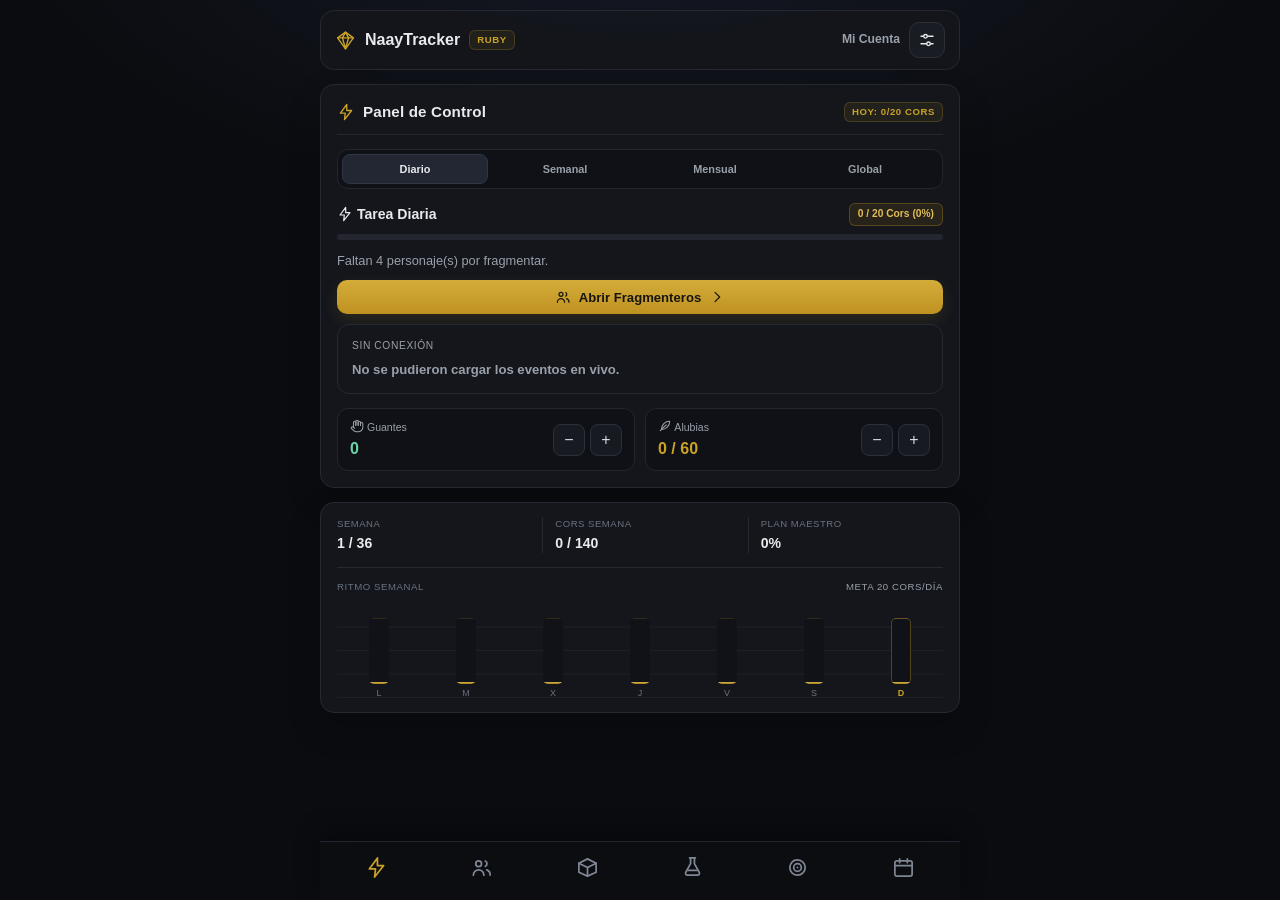
==== pwa/index.html @ cc0d4458 "feat(fusion): add success and failure performance chart" ====
<!DOCTYPE html>
<html lang="es">
<head>
  <meta charset="UTF-8">
  <meta name="viewport" content="width=device-width, initial-scale=1.0, maximum-scale=1.0, user-scalable=no, viewport-fit=cover">
  <title>NaayTracker — Metin2 Companion</title>
  <meta name="google" content="notranslate">
  <link rel="manifest" href="./manifest.json">
  <link rel="stylesheet" href="./styles.css">
  <meta name="theme-color" content="#0a0b12">
  <meta name="apple-mobile-web-app-capable" content="yes">
  <meta name="apple-mobile-web-app-title" content="NaayTracker">
  <meta name="apple-mobile-web-app-status-bar-style" content="black-translucent">
  <meta name="format-detection" content="telephone=no">
  <link rel="apple-touch-icon" href="./icon-192.png">
  <link rel="icon" type="image/png" sizes="192x192" href="./icon-192.png">
  <link rel="icon" type="image/png" sizes="512x512" href="./icon-512.png">
</head>
<body autocomplete="off">

  <div class="app-container">

    <!-- CABECERA PRINCIPAL COMPACTA -->
    <header class="app-header">
      <div class="brand-title">
        <span class="brand-logo" aria-hidden="true">
          <svg viewBox="0 0 24 24" fill="none" stroke="currentColor" stroke-width="1.6" stroke-linejoin="round">
            <path d="M12 2.5 21 9l-9 12.5L3 9l9-6.5Z"></path>
            <path d="M3 9h18M8.5 9 12 21.5 15.5 9M8.5 9 12 2.5 15.5 9"></path>
          </svg>
        </span>
        <span class="brand-name">NaayTracker</span>
        <span class="brand-badge" id="headerServer">Ruby</span>
      </div>
      <div class="header-actions">
        <button id="btnInstalarPwa" class="btn-install" style="display: none;" onclick="instalarPWA()">
          Instalar
        </button>
        <span id="headerProfileName" class="header-profile">Naay</span>
        <button class="btn-icon" onclick="abrirModalAjustes()" title="Ajustes y Respaldo" aria-label="Ajustes y respaldo">
          <svg viewBox="0 0 24 24" fill="none" stroke="currentColor" stroke-width="1.8" stroke-linecap="round">
            <path d="M4 7h16M4 17h16"></path>
            <circle cx="10" cy="7" r="2.4" fill="var(--bg-card)"></circle>
            <circle cx="14" cy="17" r="2.4" fill="var(--bg-card)"></circle>
          </svg>
        </button>
      </div>
    </header>

    <!-- PANTALLA 1: DASHBOARD / INICIO -->
    <main id="view-dashboard" class="view-section active">
      <div class="card">
        <div class="view-header-strip">
          <div class="view-headline"><span class="section-icon" data-icon="bolt"></span> Panel de Control</div>
          <span class="brand-badge" id="dashCorsBadge">Hoy: 0/20 Cors</span>
        </div>

        <!-- SELECTOR DE ZOOM CUÁDRUPLE -->
        <div class="zoom-selector">
          <button class="zoom-btn active" data-zoom="diario" onclick="switchZoom('diario')">Diario</button>
          <button class="zoom-btn" data-zoom="semanal" onclick="switchZoom('semanal')">Semanal</button>
          <button class="zoom-btn" data-zoom="mensual" onclick="switchZoom('mensual')">Mensual</button>
          <button class="zoom-btn" data-zoom="global" onclick="switchZoom('global')">Global</button>
        </div>

        <!-- CONTENEDOR DINÁMICO DEL ZOOM -->
        <div id="zoomContainer" style="margin-bottom: 10px;">
          <!-- Renderizado por JS -->
        </div>

        <!-- RADAR DE EVENTOS EN VIVO COMPACTO -->
        <div class="radar-box" id="radarEventBox" onclick="switchView('view-eventos')">
          <!-- Renderizado por JS -->
        </div>

        <!-- ACCESO RÁPIDO A CONSUMIBLES -->
        <div class="quick-grid">
          <div class="quick-stat">
            <div class="quick-stat-info">
              <span class="quick-label"><span class="label-icon" data-icon="hand"></span> Guantes</span>
              <strong id="dashGuantes" class="quick-value green">0</strong>
            </div>
            <div class="quick-controls">
              <button class="btn-counter" onclick="cambiarConsumible('guantesLadron', -1)">−</button>
              <button class="btn-counter" onclick="cambiarConsumible('guantesLadron', 1)">+</button>
            </div>
          </div>
          <div class="quick-stat">
            <div class="quick-stat-info">
              <span class="quick-label"><span class="label-icon" data-icon="leaf"></span> Alubias</span>
              <strong id="dashAlubias" class="quick-value gold">0 / 60</strong>
            </div>
            <div class="quick-controls">
              <button class="btn-counter" onclick="cambiarConsumible('alubiasVerdes', -1)">−</button>
              <button class="btn-counter" onclick="cambiarConsumible('alubiasVerdes', 1)">+</button>
            </div>
          </div>
        </div>
      </div>

      <div class="card dashboard-summary">
        <div class="summary-grid">
          <div class="summary-item">
            <span>Semana</span>
            <strong id="dashSemana">1 / 36</strong>
          </div>
          <div class="summary-item">
            <span>Cors semana</span>
            <strong id="dashSemanaCors">0 / 140</strong>
          </div>
          <div class="summary-item">
            <span>Plan maestro</span>
            <strong id="dashPlanPct">0%</strong>
          </div>
        </div>

        <div class="summary-chart">
          <div class="chart-head">
            <span>Ritmo semanal</span>
            <span>Meta 20 Cors/día</span>
          </div>
          <div id="dashboardChart" class="chart-bars"></div>
        </div>
      </div>
    </main>

    <!-- PANTALLA 2: FRAGMENTEROS (DIARIO 20 CORS) -->
    <section id="view-granjeros" class="view-section">
      <div class="card">
        <div class="view-header-strip">
          <div>
            <div class="view-headline"><span class="section-icon" data-icon="users"></span> 4 Fragmenteros</div>
            <span class="view-subhead">20 Cors diarios (5 c/u)</span>
          </div>
          <!-- TEMPORIZADOR COMPACTO EMBEBIDO ARRIBA -->
          <div class="timer-pill">
            <span class="timer-digits-sm" id="sessionTimerDigits">12:00</span>
            <button class="btn-mini done" id="btnTimerToggle" onclick="toggleSessionTimer()" title="Iniciar / Pausar" aria-label="Iniciar o pausar temporizador"><span data-icon="play"></span></button>
            <button class="btn-mini" onclick="resetSessionTimer(12)" title="Reiniciar a 12m" aria-label="Reiniciar temporizador">
              <svg viewBox="0 0 24 24" fill="none" stroke="currentColor" stroke-width="2" stroke-linecap="round" stroke-linejoin="round" aria-hidden="true"><path d="M3 12a9 9 0 1 0 3-6.7"></path><path d="M3 4v5h5"></path></svg>
            </button>
          </div>
        </div>

        <!-- LISTA DE LOS 4 FRAGMENTEROS (DIRECTAMENTE VISIBLE SIN SCROLL) -->
        <div id="farmersList">
          <!-- Renderizado por JS -->
        </div>
      </div>
    </section>

    <!-- PANTALLA 3: ALMACÉN DSS (POR COLOR) -->
    <section id="view-dss" class="view-section">
      <div class="card">
        <div class="view-header-strip">
          <div class="view-headline"><span class="section-icon" data-icon="box"></span> Almacén DSS</div>
          <span id="activeGemaBadge" class="brand-badge">Almacén</span>
        </div>

        <!-- SELECTOR DE LAS 6 GEMAS (COMPACTO Y DIRECTO) -->
        <div id="dssWheelGrid" class="gem-grid">
          <!-- Renderizado por JS -->
        </div>

        <!-- HERO CARD: CONTADORES DE STOCK DE LA GEMA ACTIVA -->
        <div class="stock-panel">
          <div class="stock-panel-head">
            <div>
              <strong id="activeGemaTitle" class="stock-title">Rubí</strong>
              <span id="activeGemaStat" class="stock-stat">Valor Ataque + Media</span>
            </div>
            <span class="stock-hint">Stock actual</span>
          </div>

          <div class="stock-grid">
            <div class="stock-col stock-col-antiguas">
              <span class="stock-col-label">Antiguas</span>
              <div class="stock-col-value" id="stockAntiguas">0</div>
              <div class="stock-col-hint">~140 Cors</div>
              <div class="stock-col-controls">
                <button class="btn-counter" onclick="cambiarStockGema('stockAntiguas', -1)">−</button>
                <button class="btn-counter" onclick="cambiarStockGema('stockAntiguas', 1)">+</button>
              </div>
            </div>
            <div class="stock-col stock-col-legendarias">
              <span class="stock-col-label">Legendarias</span>
              <div class="stock-col-value" id="stockLegendarias">0</div>
              <div class="stock-col-hint">~2 Antiguas</div>
              <div class="stock-col-controls">
                <button class="btn-counter" onclick="cambiarStockGema('stockLegendarias', -1)">−</button>
                <button class="btn-counter" onclick="cambiarStockGema('stockLegendarias', 1)">+</button>
              </div>
            </div>
            <div class="stock-col stock-col-miticas">
              <span class="stock-col-label">Míticas</span>
              <div class="stock-col-value" id="stockMiticas">0</div>
              <div class="stock-col-hint">~2 Legend.</div>
              <div class="stock-col-controls">
                <button class="btn-counter" onclick="cambiarStockGema('stockMiticas', -1)">−</button>
                <button class="btn-counter" onclick="cambiarStockGema('stockMiticas', 1)">+</button>
              </div>
            </div>
          </div>
        </div>

        <!-- ACORDEÓN DESPLEGABLE CON REGLAS Y PROYECCIÓN (CERO TEXTO INVASIVO) -->
        <details class="minimal-accordion">
          <summary><span class="label-icon" data-icon="note"></span> Proyecciones & Pirámide DSS (Tocar para ver)</summary>
          <div id="dssCalculadoraInfo" style="margin-top: 8px;">
            <!-- Renderizado por JS -->
          </div>
        </details>
      </div>
    </section>

    <!-- PANTALLA 4: ASISTENTE RNG & FUSIÓN (Luz Verde Inmediata) -->
    <section id="view-alquimia" class="view-section">
      <div class="card">
        <div class="view-header-strip">
          <div class="view-headline"><span class="section-icon" data-icon="flask"></span> Asistente de Fusión</div>
          <span class="brand-badge" id="asistenteGemaBadge"></span>
        </div>

        <!-- SELECTOR DE INTENTO -->
        <div class="fusion-form">
          <select id="tipoIntentoAlquimia" class="fusion-select" onchange="renderCalculadoraLuzVerde()">
            <option value="antiguas">Fusión: Antiguas → Legendaria</option>
            <option value="legendarias">Fusión: Legendarias → Mítica</option>
            <option value="claridad">Claridad Mítica (Pureza a Excelente)</option>
            <option value="alubia">Mejorar Nivel + con Alubia Verde</option>
          </select>
          <label class="check-row">
            <input type="checkbox" id="chkAutoSyncStock" checked>
            <span>Descontar/sumar stock automáticamente en cada intento</span>
          </label>
        </div>

        <!-- RESULTADO LUZ VERDE DIRECTO (HERO DE LA PANTALLA) -->
        <div id="calcResultado" class="fusion-result">
          <!-- Renderizado por JS -->
        </div>

        <!-- BOTONES DE REGISTRO INMEDIATOS (SIN NECESIDAD DE SCROLL) -->
        <div class="action-buttons-grid">
          <button id="btnExito" class="btn-decision-exito" onclick="ejecutarIntentoAlquimia(true)">
            ÉXITO
          </button>
          <button id="btnFallo" class="btn-decision-fallo" onclick="ejecutarIntentoAlquimia(false)">
            FALLO
          </button>
        </div>

        <!-- ALERTA STOP-LOSS (SOLO VISIBLE CUANDO DISPARA) -->
        <div id="stopLossBox" class="stop-loss-box" style="display: none;">
          <strong>STOP-LOSS ACTIVADO</strong>
          <p>2 fallos seguidos. Pausa obligatoria para romper la racha negativa:</p>
          <div id="stopLossCount">60s</div>
        </div>

        <!-- TEMPORIZADOR DE JITTER COMPACTO -->
        <div class="jitter-row">
          <span><span class="label-icon" data-icon="clock"></span> Pausa Jitter (Desincronizar):</span>
          <span id="jitterCountdown" class="jitter-digits">00:00</span>
        </div>
        <p id="jitterStatus" class="jitter-status"></p>

        <!-- RENDIMIENTO DE FUSIONES -->
        <div class="fusion-stats">
          <div class="chart-head">
            <span>Rendimiento de fusiones</span>
            <span id="fusionStatsHint">Sin intentos</span>
          </div>
          <div class="fusion-stats-body">
            <div class="fusion-donut">
              <svg viewBox="0 0 36 36" aria-hidden="true">
                <circle class="donut-track" cx="18" cy="18" r="15"></circle>
                <circle id="fusionDonutFill" class="donut-fill" cx="18" cy="18" r="15"></circle>
              </svg>
              <div class="donut-center">
                <strong id="fusionRate">—</strong>
                <span>éxito</span>
              </div>
            </div>
            <div class="fusion-legend">
              <div class="fusion-legend-row">
                <span class="dot success"></span>
                <span>Éxitos</span>
                <strong id="fusionWins">0</strong>
              </div>
              <div class="fusion-legend-row">
                <span class="dot fail"></span>
                <span>Fallos</span>
                <strong id="fusionLosses">0</strong>
              </div>
              <div class="fusion-total">
                <span>Intentos totales</span>
                <span id="fusionTotal">0 intentos</span>
              </div>
            </div>
          </div>
        </div>
      </div>
    </section>

    <!-- PANTALLA 5: OBJETIVOS, MERCADO Y FINANZAS -->
    <section id="view-finanzas" class="view-section">
      <div class="card">
        <div class="view-header-strip">
          <div class="view-headline"><span class="section-icon" data-icon="target"></span> Objetivos & Mercado</div>
          <span class="wallet">
            <span id="saldoWons">0</span>W · <span id="saldoYang">0</span>kk
          </span>
        </div>

        <!-- PESTAÑAS SEGMENTADAS INTERNAS (ELIMINA SCROLL INFINITO) -->
        <div class="subnav-tabs">
          <button class="subnav-btn active" data-tab="plan" onclick="switchFinanzasTab('plan')">Plan 36 Sem</button>
          <button class="subnav-btn" data-tab="mercado" onclick="switchFinanzasTab('mercado')">Mercado</button>
          <button class="subnav-btn" data-tab="metas" onclick="switchFinanzasTab('metas')">Mi Meta</button>
        </div>

        <!-- SUB-PESTAÑA 1: PLAN MAESTRO 36 SEMANAS -->
        <div id="tabFinanzasPlan">
          <div id="progresoPlanBox" style="margin-bottom: 10px;"></div>

          <!-- FILTRO RÁPIDO DE ETAPAS -->
          <div class="etapa-pills-row">
            <button class="etapa-pill active" data-etapa="0" onclick="setFiltroEtapa(0)">Todas</button>
            <button class="etapa-pill" data-etapa="1" onclick="setFiltroEtapa(1)">E1: Cimientos</button>
            <button class="etapa-pill" data-etapa="2" onclick="setFiltroEtapa(2)">E2: Míticos</button>
            <button class="etapa-pill" data-etapa="3" onclick="setFiltroEtapa(3)">E3: Límpida</button>
            <button class="etapa-pill" data-etapa="4" onclick="setFiltroEtapa(4)">E4: Brillante</button>
            <button class="etapa-pill" data-etapa="5" onclick="setFiltroEtapa(5)">E5: Excelente</button>
          </div>

          <div id="listaObjetivos" class="objective-list">
            <!-- Renderizado por JS -->
          </div>
        </div>

        <!-- SUB-PESTAÑA 2: MERCADO & REINVERSIÓN -->
        <div id="tabFinanzasMercado" style="display: none;">
          <!-- REINVERSIÓN EN RUBÍES ANTIGUOS DIRECTA -->
          <div class="arb-box">
            <div class="section-label-row">
              <strong><span class="label-icon" data-icon="refresh"></span> Reinversión: Comprar Rubí Antiguo</strong>
              <button class="btn-icon btn-icon-sm" onclick="abrirModalPrecioCompraRubi()" title="Ajustar precio" aria-label="Ajustar precio"><span data-icon="settings"></span></button>
            </div>
            <div id="panelArbitrajeRubi" class="arb-panel">
              <!-- Renderizado por JS -->
            </div>
            <button class="btn-buy-rubi" onclick="comprarRubiAntiguoMercadoRapido()">
              <span class="label-icon" data-icon="cart"></span> Comprar 1 Rubí (-<span id="lblPrecioCompraRubi">4.5W</span> → +1 a Rueda DSS)
            </button>
          </div>

          <!-- TABLA DE VENTAS SECUNDARIAS -->
          <div class="section-label-row">
            <strong>Venta de Piedras Antiguas Secundarias</strong>
          </div>
          <table class="styled-table">
            <thead>
              <tr>
                <th>Piedra</th>
                <th>Stock</th>
                <th>Cotización</th>
                <th>Acción</th>
              </tr>
            </thead>
            <tbody id="tablaAlquimiaSecundaria">
              <!-- Renderizado por JS -->
            </tbody>
          </table>
        </div>

        <!-- SUB-PESTAÑA 3: MI META DE EQUIPO & PERSONALIZADAS -->
        <div id="tabFinanzasMetas" style="display: none;">
          <div class="meta-card">
            <div class="section-label-row">
              <strong id="metaEquipTitle">Pendientes de Cielo +9 (+INT)</strong>
              <button class="btn-icon btn-icon-sm" onclick="abrirEditorMetaFinanzas()" title="Editar meta" aria-label="Editar meta"><span data-icon="edit"></span></button>
            </div>
            <div class="progress-track">
              <div id="metaEquipProgress" class="progress-fill" style="width: 0%;"></div>
            </div>
            <div id="metaEquipStatus" class="meta-status"></div>
          </div>

          <div class="add-goal-row">
            <input type="text" id="inpNuevoObjetivo" placeholder="Ej: Comprar Casco de daño, Subir Ninja a 75...">
            <button class="btn-complete done" onclick="agregarNuevoObjetivo()">Añadir</button>
          </div>

          <div class="section-label-row">
            <strong><span class="label-icon" data-icon="note"></span> Mis Metas Personales</strong>
          </div>
          <div id="listaObjetivosCustom" class="objective-list"></div>
        </div>

      </div>
    </section>

    <!-- PANTALLA 6: EVENTOS EN VIVO -->
    <section id="view-eventos" class="view-section">
      <div class="card">
        <div class="view-header-strip">
          <div class="view-headline"><span class="section-icon" data-icon="calendar"></span> Eventos de Servidor</div>
          <span class="brand-badge" id="eventosServidorBadge">Ruby</span>
        </div>

        <!-- FILTRO DE EVENTOS -->
        <div class="zoom-selector" style="margin-bottom: 10px;">
          <button class="zoom-btn active" id="btnFiltroEvTodos" onclick="setFiltroEventos('todos')">Todos</button>
          <button class="zoom-btn" id="btnFiltroEvAlquimia" onclick="setFiltroEventos('alquimia')">Solo Alquimia</button>
        </div>

        <!-- ACTIVACIÓN DE NOTIFICACIONES -->
        <div class="notif-bar">
          <div style="min-width: 0;">
            <button id="btnActivarNotificaciones" class="btn-notif-bar" onclick="activarNotificacionesEventos()">Activar avisos</button>
            <div id="notifEstadoEventos" class="notif-status">Los avisos suenan mientras la app esté abierta. Elige eventos con la campanita.</div>
          </div>
        </div>

        <div id="eventosList">
          <!-- Renderizado por JS -->
        </div>
      </div>
    </section>

  </div>

  <!-- BARRA DE NAVEGACIÓN INFERIOR (COMPACTA Y 100% RESPONSIVE) -->
  <nav class="bottom-nav">
    <button class="nav-item active" data-view="view-dashboard" onclick="switchView('view-dashboard')" aria-label="Inicio">
      <span class="nav-icon">
        <svg viewBox="0 0 24 24" fill="none" stroke="currentColor" stroke-width="1.8" stroke-linecap="round" stroke-linejoin="round" aria-hidden="true"><path d="M13 2 4.5 13.5H11l-1 8.5L19.5 10H13l0-8Z"></path></svg>
      </span>
      <span>Inicio</span>
    </button>
    <button class="nav-item" data-view="view-granjeros" onclick="switchView('view-granjeros')" aria-label="Fragmenteros">
      <span class="nav-icon">
        <svg viewBox="0 0 24 24" fill="none" stroke="currentColor" stroke-width="1.8" stroke-linecap="round" stroke-linejoin="round" aria-hidden="true"><circle cx="9" cy="8" r="3"></circle><path d="M3.5 20a5.5 5.5 0 0 1 11 0"></path><path d="M16 5.3a3 3 0 0 1 0 5.4"></path><path d="M17.5 14.5A5.5 5.5 0 0 1 21 20"></path></svg>
      </span>
      <span>Cors</span>
    </button>
    <button class="nav-item" data-view="view-dss" onclick="switchView('view-dss')" aria-label="Almacén DSS">
      <span class="nav-icon">
        <svg viewBox="0 0 24 24" fill="none" stroke="currentColor" stroke-width="1.8" stroke-linecap="round" stroke-linejoin="round" aria-hidden="true"><path d="M3 7.5 12 3l9 4.5-9 4.5-9-4.5Z"></path><path d="M3 7.5V17l9 4 9-4V7.5"></path><path d="M12 12v9"></path></svg>
      </span>
      <span>Almacén</span>
    </button>
    <button class="nav-item" data-view="view-alquimia" onclick="switchView('view-alquimia')" aria-label="Asistente de fusión">
      <span class="nav-icon">
        <svg viewBox="0 0 24 24" fill="none" stroke="currentColor" stroke-width="1.8" stroke-linecap="round" stroke-linejoin="round" aria-hidden="true"><path d="M9 2h6"></path><path d="M10 2v6l-5 9a2 2 0 0 0 1.8 3h10.4a2 2 0 0 0 1.8-3l-5-9V2"></path><path d="M7.5 15h9"></path></svg>
      </span>
      <span>Fusión</span>
    </button>
    <button class="nav-item" data-view="view-finanzas" onclick="switchView('view-finanzas')" aria-label="Objetivos y mercado">
      <span class="nav-icon">
        <svg viewBox="0 0 24 24" fill="none" stroke="currentColor" stroke-width="1.8" stroke-linecap="round" stroke-linejoin="round" aria-hidden="true"><circle cx="12" cy="12" r="8"></circle><circle cx="12" cy="12" r="4"></circle><circle cx="12" cy="12" r="1" fill="currentColor" stroke="none"></circle></svg>
      </span>
      <span>Metas</span>
    </button>
    <button class="nav-item" data-view="view-eventos" onclick="switchView('view-eventos')" aria-label="Eventos">
      <span class="nav-icon">
        <svg viewBox="0 0 24 24" fill="none" stroke="currentColor" stroke-width="1.8" stroke-linecap="round" stroke-linejoin="round" aria-hidden="true"><rect x="3" y="5" width="18" height="16" rx="2"></rect><path d="M8 3v4M16 3v4M3 10h18"></path></svg>
      </span>
      <span>Eventos</span>
    </button>
  </nav>

  <!-- MODAL DE AJUSTES Y RESPALDO -->
  <div id="modalAjustes" class="modal-overlay">
    <div class="modal-card settings-modal">
      <div class="modal-header">
        <h3>Configuración & Respaldo</h3>
        <button class="modal-close" onclick="cerrarModal('modalAjustes')" aria-label="Cerrar"><span data-icon="x"></span></button>
      </div>

      <div class="form-group">
        <label for="cfgNombre">Nombre de la Cuenta / Personaje</label>
        <input type="text" id="cfgNombre" value="Naay" placeholder="Nombre de tu cuenta">
      </div>

      <div class="form-group">
        <label for="cfgServidor">Servidor de Juego</label>
        <select id="cfgServidor">
          <option value="Ruby">Ruby (Grupo Onyx)</option>
          <option value="Sapphire">Sapphire</option>
          <option value="Iberia">Iberia (España)</option>
          <option value="Europe">Europe</option>
          <option value="Teutonia">Teutonia / Germania</option>
          <option value="TigerGhost">TigerGhost</option>
          <option value="Nyx">Nyx</option>
        </select>
      </div>

      <div class="form-group">
        <label class="form-label"><span class="label-icon" data-icon="users"></span> Nombres de tus 4 Fragmenteros</label>
        <div class="farmer-inputs">
          <input type="text" id="cfgGranjero1" placeholder="Fragmentero 1">
          <input type="text" id="cfgGranjero2" placeholder="Fragmentero 2">
          <input type="text" id="cfgGranjero3" placeholder="Fragmentero 3">
          <input type="text" id="cfgGranjero4" placeholder="Fragmentero 4">
        </div>
      </div>

      <button class="btn-primary settings-save" onclick="guardarAjustesPerfil()">
        <span data-icon="save"></span> Guardar Cambios
      </button>

      <details class="settings-backup">
        <summary><span class="label-icon" data-icon="box"></span> Respaldo & PWA (100% offline)</summary>
        <div class="settings-actions">
          <button class="btn-primary" onclick="instalarPWA()">
            <span data-icon="smartphone"></span> Instalar App en el Teléfono (PWA)
          </button>

          <button class="btn-complete done" onclick="exportarDatosJSON()">
            <span data-icon="download"></span> Descargar Respaldo (.json)
          </button>

          <label class="btn-complete">
            <span data-icon="upload"></span> Restaurar desde (.json)
            <input type="file" accept=".json" onchange="importarDatosJSON(this)" style="display: none;">
          </label>

          <button class="btn-complete" onclick="copiarCodigoTexto()">
            <span data-icon="copy"></span> Copiar Código al Portapapeles
          </button>

          <button class="btn-complete" onclick="restaurarDesdeCodigoTexto()">
            <span data-icon="upload"></span> Pegar Código de Datos
          </button>

          <button class="btn-complete btn-danger" onclick="restablecerTodosLosDatos()">
            <span data-icon="trash"></span> Borrar Todos los Datos (Limpieza Total)
          </button>
        </div>
      </details>
    </div>
  </div>

  <!-- MODAL: VENTA ALQUIMIA SECUNDARIA -->
  <div id="modalVentaAlquimia" class="modal-overlay">
    <div class="modal-card">
      <div class="modal-header">
        <h3 id="lblVentaItem" style="color:var(--gold); font-size: 0.95rem;">Vender Piedra</h3>
        <button class="modal-close" onclick="cerrarModal('modalVentaAlquimia')"><span data-icon="x"></span></button>
      </div>
      <div style="margin-bottom:10px;">
        <label style="font-size:0.75rem;color:var(--text-muted);">Precio en Wons:</label>
        <input type="number" id="inpVentaWons" min="0" step="0.5" value="0" style="width:100%;background:var(--bg-input);border:1px solid var(--border-card);color:#fff;padding:7px;border-radius:var(--radius-sm);margin-top:3px;">
      </div>
      <div style="margin-bottom:10px;">
        <label style="font-size:0.75rem;color:var(--text-muted);">Precio en KK Yang:</label>
        <input type="number" id="inpVentaKK" min="0" value="0" style="width:100%;background:var(--bg-input);border:1px solid var(--border-card);color:#fff;padding:7px;border-radius:var(--radius-sm);margin-top:3px;">
      </div>
      <button class="btn-primary" onclick="confirmarVentaAlquimia()" style="padding: 9px;"><span data-icon="check"></span> Confirmar Venta</button>
    </div>
  </div>

  <!-- MODAL: EDITAR META DE EQUIPO -->
  <div id="modalEditarMeta" class="modal-overlay">
    <div class="modal-card">
      <div class="modal-header">
        <h3 style="color:var(--gold); font-size: 0.95rem;">Editar Meta de Equipo</h3>
        <button class="modal-close" onclick="cerrarModal('modalEditarMeta')"><span data-icon="x"></span></button>
      </div>
      <div style="margin-bottom:10px;">
        <label style="font-size:0.75rem;color:var(--text-muted);">Nombre del objetivo:</label>
        <input type="text" id="inpMetaNombre" style="width:100%;background:var(--bg-input);border:1px solid var(--border-card);color:#fff;padding:7px;border-radius:var(--radius-sm);margin-top:3px;">
      </div>
      <div style="margin-bottom:10px;">
        <label style="font-size:0.75rem;color:var(--text-muted);">Costo en Wons:</label>
        <input type="number" id="inpMetaCosto" min="1" step="0.5" value="35" style="width:100%;background:var(--bg-input);border:1px solid var(--border-card);color:#fff;padding:7px;border-radius:var(--radius-sm);margin-top:3px;">
      </div>
      <button class="btn-primary" onclick="guardarEditorMetaFinanzas()" style="padding: 9px;"><span data-icon="save"></span> Guardar Meta</button>
    </div>
  </div>

  <!-- MODAL: AJUSTAR PRECIO DE COMPRA DE RUBÍ ANTIGUO -->
  <div id="modalPrecioCompraRubi" class="modal-overlay">
    <div class="modal-card">
      <div class="modal-header">
        <h3 style="color:var(--ruby); font-size: 0.95rem;">Cotización de Compra (Bazar)</h3>
        <button class="modal-close" onclick="cerrarModal('modalPrecioCompraRubi')"><span data-icon="x"></span></button>
      </div>
      <div style="margin-bottom:10px;">
        <label style="font-size:0.75rem;color:var(--text-muted);">Precio en Wons:</label>
        <input type="number" id="inpCompraRubiWons" min="0" step="0.5" value="4.5" style="width:100%;background:var(--bg-input);border:1px solid var(--border-card);color:#fff;padding:7px;border-radius:var(--radius-sm);margin-top:3px;">
      </div>
      <div style="margin-bottom:10px;">
        <label style="font-size:0.75rem;color:var(--text-muted);">Precio en KK Yang (opcional):</label>
        <input type="number" id="inpCompraRubiKK" min="0" value="0" style="width:100%;background:var(--bg-input);border:1px solid var(--border-card);color:#fff;padding:7px;border-radius:var(--radius-sm);margin-top:3px;">
      </div>
      <button class="btn-primary" onclick="guardarPrecioCompraRubi()" style="padding: 9px;"><span data-icon="save"></span> Guardar Cotización</button>
    </div>
  </div>

  <script src="./app.js"></script>
</body>
</html>
---- pwa/styles.css ----
/* NaayTracker — Estilos Oficiales Metin2 Dark UI (Mobile-First Minimalist & Full Responsive) */
:root {
  --bg-main: #0a0b12;
  --bg-card: #121422;
  --bg-card-hover: #191c30;
  --bg-input: #0a0c16;
  --border-card: #1f2438;
  --border-gold: rgba(212, 160, 23, 0.45);

  --gold: #f5b041;
  --gold-glow: rgba(245, 176, 65, 0.25);
  --ruby: #e74c3c;
  --ruby-glow: rgba(231, 76, 60, 0.3);
  --green: #2ecc71;
  --green-glow: rgba(46, 204, 113, 0.25);
  --yellow: #f1c40f;
  --blue: #3498db;
  --purple: #9b59b6;

  --text-main: #f0f2f5;
  --text-muted: #8b92a5;
  --text-dim: #545b70;

  --radius-sm: 8px;
  --radius-md: 12px;
  --radius-lg: 16px;
  --font-main: -apple-system, BlinkMacSystemFont, "Segoe UI", Roboto, Helvetica, Arial, sans-serif;
}

* {
  box-sizing: border-box;
  margin: 0;
  padding: 0;
  -webkit-tap-highlight-color: transparent;
  -webkit-touch-callout: none;
  /* Desactiva menú contextual en pulsación prolongada */
  -webkit-user-select: none;
  /* Desactiva selección que provoca 'Buscar en Google' */
  user-select: none;
  /* Impide 'Tocar para buscar' en Chrome Android */
}

/* Solo permitir selección en inputs y áreas de texto */
input,
textarea {
  -webkit-user-select: text !important;
  user-select: text !important;
  font-size: 16px !important;
  /* Evitar auto-zoom en iOS */
}

select {
  font-size: 16px !important;
}

/* Evitar retraso de 300ms y dobles toques accidentales */
button,
a,
select,
.card,
.btn-counter,
.btn-icon,
.btn-primary,
.btn-secondary,
.btn-complete,
.tab-btn,
.zoom-btn,
.subnav-btn,
.etapa-pill,
.btn-decision-exito,
.btn-decision-fallo {
  touch-action: manipulation;
}

body {
  background-color: var(--bg-main);
  color: var(--text-main);
  font-family: var(--font-main);
  min-height: 100vh;
  padding-top: max(8px, env(safe-area-inset-top));
  padding-bottom: calc(78px + env(safe-area-inset-bottom));
  padding-left: max(8px, env(safe-area-inset-left));
  padding-right: max(8px, env(safe-area-inset-right));
  overflow-x: hidden;
  -webkit-font-smoothing: antialiased;
}

/* Contenedor principal responsive (Mobile first, centrado en desktop) */
.app-container {
  max-width: 680px;
  margin: 0 auto;
  width: 100%;
}

/* Cabecera Principal Compacta */
.app-header {
  display: flex;
  justify-content: space-between;
  align-items: center;
  padding: 10px 14px;
  background: var(--bg-card);
  border: 1px solid var(--border-card);
  border-radius: var(--radius-md);
  margin-bottom: 12px;
  box-shadow: 0 4px 16px rgba(0, 0, 0, 0.3);
}

.brand-title {
  display: flex;
  align-items: center;
  gap: 8px;
  font-size: 1.05rem;
  font-weight: 800;
  letter-spacing: 0.3px;
  color: var(--gold);
}

.brand-badge {
  font-size: 0.68rem;
  background: rgba(212, 160, 23, 0.15);
  border: 1px solid var(--gold);
  color: var(--gold);
  padding: 2px 8px;
  border-radius: 12px;
  text-transform: uppercase;
  font-weight: 700;
}

.header-actions {
  display: flex;
  align-items: center;
  gap: 6px;
}

/* Botones Icono */
.btn-icon {
  background: var(--bg-input);
  border: 1px solid var(--border-card);
  color: var(--text-main);
  width: 34px;
  height: 34px;
  border-radius: var(--radius-sm);
  display: flex;
  align-items: center;
  justify-content: center;
  cursor: pointer;
  font-size: 1rem;
  transition: all 0.15s ease;
}

.btn-icon:active {
  border-color: var(--gold);
  transform: scale(0.94);
}

/* Tiras de Cabecera de Sección (Contexto inmediato arriba de la pantalla) */
.view-header-strip {
  display: flex;
  justify-content: space-between;
  align-items: center;
  margin-bottom: 12px;
  padding-bottom: 8px;
  border-bottom: 1px solid rgba(255, 255, 255, 0.06);
}

.view-headline {
  font-size: 1rem;
  font-weight: 800;
  color: var(--gold);
  display: flex;
  align-items: center;
  gap: 6px;
}

.view-subhead {
  font-size: 0.72rem;
  color: var(--text-muted);
  display: block;
  margin-top: 2px;
}

/* Tarjetas Principales */
.card {
  background: var(--bg-card);
  border: 1px solid var(--border-card);
  border-radius: var(--radius-md);
  padding: 14px;
  margin-bottom: 12px;
  box-shadow: 0 4px 14px rgba(0, 0, 0, 0.25);
}

.card-title {
  font-size: 0.9rem;
  font-weight: 700;
  display: flex;
  justify-content: space-between;
  align-items: center;
  margin-bottom: 10px;
}

/* Selectores de Pestañas / Sub-navegación Segmentada */
.subnav-tabs {
  display: flex;
  background: var(--bg-input);
  border: 1px solid var(--border-card);
  border-radius: var(--radius-sm);
  padding: 3px;
  gap: 4px;
  margin-bottom: 12px;
}

.subnav-btn {
  flex: 1;
  background: transparent;
  border: 1px solid transparent;
  color: var(--text-muted);
  font-size: 0.76rem;
  font-weight: 700;
  padding: 8px 4px;
  border-radius: 6px;
  cursor: pointer;
  transition: all 0.15s;
  text-align: center;
  white-space: nowrap;
}

.subnav-btn.active {
  background: var(--bg-card);
  color: var(--gold);
  border-color: var(--border-gold);
  box-shadow: 0 2px 8px rgba(0, 0, 0, 0.4);
}

/* Selector de Zoom Cuádruple */
.zoom-selector {
  display: flex;
  background: var(--bg-input);
  border: 1px solid var(--border-card);
  border-radius: var(--radius-sm);
  padding: 3px;
  gap: 4px;
  margin-bottom: 12px;
}

.zoom-btn {
  flex: 1;
  background: transparent;
  border: none;
  color: var(--text-muted);
  font-size: 0.75rem;
  font-weight: 700;
  padding: 7px 4px;
  border-radius: 6px;
  cursor: pointer;
  transition: all 0.15s;
  text-align: center;
}

.zoom-btn.active {
  background: var(--bg-card);
  color: var(--gold);
  border: 1px solid var(--border-gold);
}

/* Carrusel de Pastillas de Etapas del Plan */
.etapa-pills-row {
  display: flex;
  gap: 6px;
  overflow-x: auto;
  padding-bottom: 6px;
  margin-bottom: 10px;
  -webkit-overflow-scrolling: touch;
  scrollbar-width: none;
}

.etapa-pills-row::-webkit-scrollbar {
  display: none;
}

.etapa-pill {
  flex-shrink: 0;
  background: var(--bg-input);
  border: 1px solid var(--border-card);
  color: var(--text-muted);
  font-size: 0.72rem;
  font-weight: 700;
  padding: 4px 10px;
  border-radius: 14px;
  cursor: pointer;
  transition: all 0.15s;
  white-space: nowrap;
}

.etapa-pill.active {
  background: rgba(212, 160, 23, 0.18);
  border-color: var(--gold);
  color: var(--gold);
}

/* Botón de Contador Interactivo para Dedo */
.btn-counter {
  background: var(--bg-card);
  border: 1px solid var(--border-card);
  color: var(--text-main);
  width: 34px;
  height: 34px;
  min-width: 34px;
  min-height: 34px;
  border-radius: var(--radius-sm);
  display: inline-flex;
  align-items: center;
  justify-content: center;
  font-size: 1.15rem;
  font-weight: 800;
  cursor: pointer;
  transition: all 0.12s ease;
}

.btn-counter:active {
  background: rgba(212, 160, 23, 0.25);
  border-color: var(--gold);
  transform: scale(0.92);
}

/* Temporizador Compacto tipo Píldora */
.timer-pill {
  display: inline-flex;
  align-items: center;
  gap: 6px;
  background: var(--bg-input);
  border: 1px solid var(--border-card);
  padding: 4px 8px;
  border-radius: 20px;
}

.timer-digits-sm {
  font-size: 1rem;
  font-weight: 900;
  color: var(--gold);
  font-family: monospace;
  min-width: 44px;
  text-align: center;
}

.btn-mini {
  background: var(--bg-card);
  border: 1px solid var(--border-card);
  color: var(--text-main);
  width: 26px;
  height: 26px;
  border-radius: 50%;
  display: inline-flex;
  align-items: center;
  justify-content: center;
  font-size: 0.72rem;
  cursor: pointer;
}

.btn-mini.done {
  background: rgba(46, 204, 113, 0.2);
  border-color: var(--green);
  color: var(--green);
}

/* Botones de Decisión Grandes en Asistente RNG */
.action-buttons-grid {
  display: grid;
  grid-template-columns: 1fr 1fr;
  gap: 10px;
  margin: 12px 0 8px 0;
}

.btn-decision-exito {
  background: linear-gradient(135deg, #229954, #2ecc71);
  border: none;
  color: #fff;
  font-size: 1rem;
  font-weight: 900;
  padding: 13px;
  border-radius: var(--radius-sm);
  cursor: pointer;
  box-shadow: 0 4px 14px rgba(46, 204, 113, 0.3);
  text-align: center;
  transition: transform 0.1s;
}

.btn-decision-exito:active {
  transform: scale(0.96);
}

.btn-decision-fallo {
  background: linear-gradient(135deg, #b03a2e, #e74c3c);
  border: none;
  color: #fff;
  font-size: 1rem;
  font-weight: 900;
  padding: 13px;
  border-radius: var(--radius-sm);
  cursor: pointer;
  box-shadow: 0 4px 14px rgba(231, 76, 60, 0.3);
  text-align: center;
  transition: transform 0.1s;
}

.btn-decision-fallo:active {
  transform: scale(0.96);
}

/* Acordeón Mínimo para Reglas y Pirámides */
details.minimal-accordion {
  background: var(--bg-input);
  border: 1px solid var(--border-card);
  border-radius: var(--radius-sm);
  padding: 8px 12px;
  margin-top: 10px;
  font-size: 0.78rem;
}

details.minimal-accordion summary {
  cursor: pointer;
  font-weight: 700;
  color: var(--blue);
  list-style: none;
  display: flex;
  justify-content: space-between;
  align-items: center;
  outline: none;
}

details.minimal-accordion summary::-webkit-details-marker {
  display: none;
}

details.minimal-accordion summary::after {
  content: "▾";
  font-size: 0.85rem;
  transition: transform 0.2s;
}

details.minimal-accordion[open] summary::after {
  transform: rotate(180deg);
}

/* Semáforos de Estado */
.semaphore-badge {
  font-size: 0.72rem;
  font-weight: 700;
  padding: 3px 8px;
  border-radius: 12px;
  display: inline-flex;
  align-items: center;
  gap: 5px;
}

.semaphore-green {
  background: rgba(46, 204, 113, 0.15);
  color: var(--green);
  border: 1px solid var(--green);
}

.semaphore-yellow {
  background: rgba(241, 196, 15, 0.15);
  color: var(--yellow);
  border: 1px solid var(--yellow);
}

.semaphore-red {
  background: rgba(231, 76, 60, 0.15);
  color: var(--ruby);
  border: 1px solid var(--ruby);
}

/* Barras de Progreso */
.progress-track {
  background: var(--bg-input);
  border-radius: 8px;
  height: 7px;
  overflow: hidden;
  margin: 6px 0 10px 0;
  border: 1px solid rgba(255, 255, 255, 0.05);
}

.progress-fill {
  background: linear-gradient(90deg, #d4a017, #f5b041);
  height: 100%;
  border-radius: 8px;
  transition: width 0.3s ease;
}

.progress-fill.green {
  background: linear-gradient(90deg, #27ae60, #2ecc71);
}

.progress-fill.ruby {
  background: linear-gradient(90deg, #c0392b, #e74c3c);
}

/* Matriz Semanal (7 Días) */
.week-matrix {
  display: grid;
  grid-template-columns: repeat(7, 1fr);
  gap: 4px;
  margin-top: 8px;
}

.day-cell {
  background: var(--bg-input);
  border: 1px solid var(--border-card);
  border-radius: var(--radius-sm);
  padding: 6px 2px;
  text-align: center;
  display: flex;
  flex-direction: column;
  gap: 2px;
}

.day-name {
  font-size: 0.65rem;
  color: var(--text-muted);
  text-transform: uppercase;
}

.day-val {
  font-size: 0.82rem;
  font-weight: 800;
  color: var(--text-main);
}

.day-status {
  font-size: 0.75rem;
}

.day-cell.today {
  border-color: var(--gold);
  background: rgba(212, 160, 23, 0.1);
}

/* Lista de Granjeros */
.farmer-row {
  display: flex;
  justify-content: space-between;
  align-items: center;
  background: var(--bg-input);
  border: 1px solid var(--border-card);
  border-radius: var(--radius-sm);
  padding: 9px 12px;
  margin-bottom: 7px;
}

.farmer-name {
  font-size: 0.88rem;
  font-weight: 700;
  display: flex;
  align-items: center;
  gap: 8px;
}

.btn-complete {
  background: var(--bg-card);
  border: 1px solid var(--border-card);
  color: var(--text-muted);
  padding: 6px 12px;
  border-radius: 18px;
  font-size: 0.78rem;
  cursor: pointer;
  transition: all 0.15s;
  display: flex;
  align-items: center;
  gap: 6px;
}

.btn-complete.done {
  background: rgba(46, 204, 113, 0.15);
  border-color: var(--green);
  color: var(--green);
  font-weight: 700;
}

/* Radar de Eventos en Vivo */
.radar-box {
  background: linear-gradient(135deg, rgba(212, 160, 23, 0.1), rgba(18, 20, 34, 0.7));
  border: 1px solid var(--border-gold);
  border-radius: var(--radius-md);
  padding: 10px 14px;
  margin-bottom: 12px;
  cursor: pointer;
}

/* Botones de Acción Estándar */
.btn-primary {
  width: 100%;
  background: linear-gradient(135deg, #d4a017, #b8860b);
  border: none;
  color: #0c0d14;
  font-weight: 800;
  font-size: 0.9rem;
  padding: 11px;
  border-radius: var(--radius-sm);
  cursor: pointer;
  display: flex;
  align-items: center;
  justify-content: center;
  gap: 8px;
  margin-top: 8px;
  transition: transform 0.1s;
}

.btn-primary:active {
  transform: scale(0.98);
}

/* Notificaciones por evento */
.notif-bar {
  display: flex;
  align-items: center;
  justify-content: space-between;
  gap: 10px;
  background: var(--bg-input);
  border: 1px solid var(--border-card);
  border-radius: var(--radius-sm);
  padding: 8px 10px;
  margin-bottom: 12px;
}

.btn-notif-bar {
  background: none;
  border: none;
  color: var(--text-main);
  font-family: inherit;
  font-size: 0.8rem;
  font-weight: 700;
  padding: 0;
  cursor: pointer;
}

.btn-notif-bar.active {
  color: #e8eaed;
}

.btn-notif-bar:disabled {
  color: var(--text-dim);
  cursor: not-allowed;
}

.notif-status {
  font-size: 0.7rem;
  color: var(--text-muted);
  margin-top: 2px;
}

.btn-notif {
  background: rgba(255, 255, 255, 0.04);
  border: 1px solid var(--border-card);
  border-radius: 8px;
  font-size: 0.9rem;
  line-height: 1;
  padding: 4px 5px;
  cursor: pointer;
  opacity: 0.6;
  flex-shrink: 0;
  transition: opacity 0.15s ease, background 0.15s ease, border-color 0.15s ease;
}

.btn-notif.active {
  opacity: 1;
  background: rgba(255, 255, 255, 0.1);
  border-color: rgba(255, 255, 255, 0.25);
}

.btn-notif:active {
  transform: scale(0.9);
}

/* Barra de Navegación Móvil Inferior */
.bottom-nav {
  position: fixed;
  bottom: 0;
  left: 0;
  right: 0;
  max-width: 680px;
  margin: 0 auto;
  background: rgba(10, 11, 18, 0.98);
  backdrop-filter: blur(16px);
  border-top: 1px solid rgba(255, 255, 255, 0.06);
  -webkit-backdrop-filter: blur(16px);
  border-top: 1px solid var(--border-card);
  display: flex;
  justify-content: space-around;
  padding: 6px 2px calc(6px + env(safe-area-inset-bottom, 0px)) 2px;
  z-index: 100;
  box-shadow: 0 -4px 20px rgba(0, 0, 0, 0.5);
}

.nav-item {
  background: none;
  border: none;
  color: #8b92a5;
  display: flex;
  flex-direction: column;
  align-items: center;
  gap: 2px;
  font-size: 0.65rem;
  transition: color 0.15s ease;
  cursor: pointer;
  flex: 1;
  padding: 4px 0;
  min-height: 44px;
  touch-action: manipulation;
  transition: color 0.15s;
}

.nav-item .nav-icon {
  font-size: 1.2rem;
}

.nav-item.active {
  color: #e8eaed;
  font-weight: 700;
}

.nav-item.active .nav-icon {
  transform: scale(1.12);
}

/* Tablas Estilizadas */
.styled-table {
  width: 100%;
  border-collapse: collapse;
  font-size: 0.82rem;
  margin-top: 6px;
}

.styled-table th,
.styled-table td {
  padding: 8px 6px;
  text-align: left;
  border-bottom: 1px solid var(--border-card);
}

.styled-table th {
  color: var(--text-muted);
  font-size: 0.72rem;
  text-transform: uppercase;
}

/* Modales */
.modal-overlay {
  position: fixed;
  top: 0;
  left: 0;
  right: 0;
  bottom: 0;
  background: rgba(0, 0, 0, 0.75);
  backdrop-filter: blur(8px);
  -webkit-backdrop-filter: blur(8px);
  display: none;
  align-items: center;
  justify-content: center;
  z-index: 200;
  padding: 16px;
}

.modal-overlay.active {
  display: flex;
}

.modal-card {
  background: var(--bg-card);
  border: 1px solid var(--border-card);
  border-radius: var(--radius-md);
  padding: 16px;
  width: 100%;
  max-width: 460px;
  max-height: 85vh;
  overflow-y: auto;
  box-shadow: 0 10px 40px rgba(0, 0, 0, 0.6);
}

.modal-header {
  display: flex;
  justify-content: space-between;
  align-items: center;
  margin-bottom: 12px;
  border-bottom: 1px solid var(--border-card);
  padding-bottom: 8px;
}

.modal-close {
  background: none;
  border: none;
  color: var(--text-muted);
  font-size: 1.3rem;
  cursor: pointer;
}

/* Ocultar secciones inactivas */
.view-section {
  display: none;
}

.view-section.active {
  display: block;
  animation: fadeIn 0.2s ease-out;
}

@keyframes fadeIn {
  from {
    opacity: 0;
    transform: translateY(4px);
  }

  to {
    opacity: 1;
    transform: translateY(0);
  }
}

/* Deslizamiento lateral entre menús (swipe con loop infinito) */
.view-section.active.swipe-next {
  animation: swipeInFromRight 0.22s ease-out;
}

.view-section.active.swipe-prev {
  animation: swipeInFromLeft 0.22s ease-out;
}

@keyframes swipeInFromRight {
  from {
    opacity: 0.35;
    transform: translateX(28px);
  }

  to {
    opacity: 1;
    transform: translateX(0);
  }
}

@keyframes swipeInFromLeft {
  from {
    opacity: 0.35;
    transform: translateX(-28px);
  }

  to {
    opacity: 1;
    transform: translateX(0);
  }
}

/* Media queries para pantallas extra compactas */
@media (max-width: 360px) {
  .nav-item span:not(.nav-icon) {
    font-size: 0.6rem;
  }

  .view-headline {
    font-size: 0.92rem;
  }

  .btn-counter {
    width: 30px;
    height: 30px;
    min-width: 30px;
    min-height: 30px;
  }
}

/* ==========================================================
   UI PROFESSIONAL POLISH
   Paleta neutra, jerarquía clara y espaciado consistente
   ========================================================== */
:root {
  --bg-main: #0b0c10;
  --bg-card: #14161c;
  --bg-card-hover: #1b1e26;
  --bg-input: #0f1116;
  --border-card: #252932;
  --border-gold: rgba(201, 162, 39, 0.35);
  --gold: #c9a227;
  --gold-glow: rgba(201, 162, 39, 0.16);
  --ruby: #e05a4f;
  --ruby-glow: rgba(224, 90, 79, 0.18);
  --green: #3fb27f;
  --green-glow: rgba(63, 178, 127, 0.18);
  --yellow: #d4a017;
  --blue: #5dade2;
  --purple: #a78bfa;
  --text-main: #e8eaed;
  --text-muted: #9aa0aa;
  --text-dim: #6b7280;
  --radius-sm: 10px;
  --radius-md: 14px;
  --radius-lg: 18px;
  color-scheme: dark;
}

body {
  background:
    radial-gradient(1100px 520px at 50% -10%, #151a26 0%, #0b0c10 58%) fixed,
    var(--bg-main);
  font-size: 14px;
  line-height: 1.45;
  padding-top: max(10px, env(safe-area-inset-top));
  padding-bottom: calc(74px + env(safe-area-inset-bottom));
  padding-left: max(10px, env(safe-area-inset-left));
  padding-right: max(10px, env(safe-area-inset-right));
}

.app-container {
  max-width: 640px;
}

.card {
  background: var(--bg-card);
  border: 1px solid var(--border-card);
  border-radius: var(--radius-md);
  padding: 16px;
  margin-bottom: 14px;
  box-shadow: 0 14px 34px rgba(0, 0, 0, 0.18);
}

/* Cabecera */
.app-header {
  padding: 11px 14px;
  background: rgba(20, 22, 28, 0.88);
  border: 1px solid var(--border-card);
  border-radius: 14px;
  margin-bottom: 14px;
  box-shadow: none;
}

.brand-title {
  gap: 9px;
  font-size: 1rem;
  font-weight: 700;
  letter-spacing: 0;
  color: var(--text-main);
}

.brand-logo {
  display: inline-flex;
  width: 21px;
  height: 21px;
  color: var(--gold);
}

.brand-logo svg {
  width: 21px;
  height: 21px;
}

.brand-badge {
  font-size: 0.6rem;
  letter-spacing: 0.06em;
  padding: 2px 7px;
  border-radius: 6px;
  background: rgba(201, 162, 39, 0.08);
  border: 1px solid rgba(201, 162, 39, 0.22);
  color: var(--gold);
  font-weight: 600;
}

.header-profile {
  font-size: 0.76rem;
  font-weight: 600;
  color: var(--text-muted);
  margin: 0 2px;
  max-width: 110px;
  overflow: hidden;
  text-overflow: ellipsis;
  white-space: nowrap;
}

.header-actions {
  gap: 7px;
}

.btn-icon {
  width: 36px;
  height: 36px;
  border-radius: 10px;
  background: #191c23;
  border: 1px solid #2a2f39;
  color: var(--text-main);
}

.btn-icon svg {
  width: 18px;
  height: 18px;
}

.btn-mini svg {
  width: 13px;
  height: 13px;
}

.btn-icon-sm {
  width: 28px !important;
  height: 28px !important;
  border-radius: 8px !important;
}

.btn-install {
  display: none;
  align-items: center;
  background: #1f242d;
  border: 1px solid #2f3541;
  color: var(--text-main);
  padding: 5px 10px;
  border-radius: 8px;
  font-size: 0.68rem;
  font-weight: 600;
  font-family: inherit;
  cursor: pointer;
}

/* Títulos de sección */
.view-header-strip {
  margin-bottom: 14px;
  padding-bottom: 11px;
  border-bottom: 1px solid #222630;
}

.view-headline {
  font-size: 0.95rem;
  font-weight: 700;
  color: var(--text-main);
  letter-spacing: 0.01em;
  gap: 8px;
}

.view-subhead {
  font-size: 0.7rem;
  color: var(--text-muted);
  margin-top: 3px;
}

.card-title {
  font-size: 0.88rem;
  font-weight: 600;
  color: var(--text-main);
  margin-bottom: 12px;
}

/* Pestañas y filtros */
.subnav-tabs,
.zoom-selector {
  background: #0f1116;
  border: 1px solid #222630;
  border-radius: 11px;
  padding: 4px;
  gap: 4px;
  margin-bottom: 14px;
}

.subnav-btn,
.zoom-btn {
  font-size: 0.68rem;
  font-weight: 600;
  padding: 8px 4px;
  border-radius: 8px;
  color: var(--text-muted);
  border: 1px solid transparent;
  white-space: nowrap;
}

.subnav-btn.active,
.zoom-btn.active {
  background: #222733;
  color: var(--text-main);
  border-color: #303644;
  box-shadow: none;
}

.etapa-pills-row {
  gap: 8px;
  padding-bottom: 8px;
  margin-bottom: 12px;
}

.etapa-pill {
  font-size: 0.68rem;
  font-weight: 600;
  padding: 6px 11px;
  border-radius: 8px;
  background: #151820;
  border-color: #252932;
}

.etapa-pill.active {
  background: #252a35;
  color: var(--text-main);
  border-color: #3a4150;
}

/* Insignias y progreso */
.semaphore-badge {
  font-size: 0.64rem;
  font-weight: 600;
  padding: 3px 8px;
  border-radius: 6px;
}

.semaphore-green {
  background: rgba(63, 178, 127, 0.1);
  color: #6fd3a8;
  border-color: rgba(63, 178, 127, 0.28);
}

.semaphore-yellow {
  background: rgba(212, 160, 23, 0.1);
  color: #e2bd55;
  border-color: rgba(212, 160, 23, 0.28);
}

.semaphore-red {
  background: rgba(224, 90, 79, 0.1);
  color: #f08a81;
  border-color: rgba(224, 90, 79, 0.28);
}

.progress-track {
  height: 6px;
  background: #23262e;
  border: none;
  border-radius: 999px;
  margin: 8px 0 12px;
}

.progress-fill {
  background: var(--gold);
  border-radius: 999px;
}

.progress-fill.green {
  background: var(--green);
}

.progress-fill.ruby {
  background: var(--ruby);
}

/* Botones */
.btn-primary {
  background: linear-gradient(180deg, #d4ac3a, #bf9220);
  color: #17150d;
  font-size: 0.82rem;
  font-weight: 700;
  padding: 11px 14px;
  border-radius: 10px;
  box-shadow: 0 6px 16px rgba(201, 162, 39, 0.14);
  margin-top: 10px;
}

.btn-complete {
  background: #171a21;
  border: 1px solid #2b303b;
  color: #c7cbd3;
  font-size: 0.72rem;
  font-weight: 600;
  padding: 7px 12px;
  border-radius: 9px;
}

.btn-complete.done {
  background: rgba(63, 178, 127, 0.1);
  border-color: rgba(63, 178, 127, 0.28);
  color: #6fd3a8;
}

.btn-counter {
  width: 32px;
  height: 32px;
  min-width: 32px;
  min-height: 32px;
  border-radius: 8px;
  background: #171a21;
  border-color: #2b303b;
  color: #d5d8de;
  font-size: 1rem;
  font-weight: 500;
}

.btn-counter:active {
  background: #232833;
  border-color: #3a4150;
}

.btn-decision-exito,
.btn-decision-fallo {
  font-size: 0.88rem;
  font-weight: 700;
  padding: 15px 12px;
  border-radius: 11px;
  letter-spacing: 0.02em;
  box-shadow: none;
}

.btn-decision-exito {
  background: rgba(63, 178, 127, 0.1);
  border: 1px solid rgba(63, 178, 127, 0.34);
  color: #71d6ab;
}

.btn-decision-fallo {
  background: rgba(224, 90, 79, 0.09);
  border: 1px solid rgba(224, 90, 79, 0.34);
  color: #f08a81;
}

/* Acceso rápido del dashboard */
.quick-grid {
  display: grid;
  grid-template-columns: 1fr 1fr;
  gap: 10px;
  margin-top: 14px;
}

.quick-stat {
  display: flex;
  align-items: center;
  justify-content: space-between;
  gap: 8px;
  background: #0f1116;
  border: 1px solid #222630;
  border-radius: 11px;
  padding: 10px 12px;
}

.quick-stat-info {
  display: flex;
  flex-direction: column;
  gap: 1px;
  min-width: 0;
}

.quick-label {
  font-size: 0.66rem;
  font-weight: 500;
  color: var(--text-muted);
  white-space: nowrap;
}

.quick-value {
  font-size: 1rem;
  font-weight: 700;
  color: var(--text-main);
}

.quick-value.green {
  color: #6fd3a8;
}

.quick-value.gold {
  color: var(--gold);
}

.quick-controls {
  display: flex;
  gap: 5px;
  flex-shrink: 0;
}

.dashboard-summary {
  padding: 14px 16px;
}

.summary-grid {
  display: grid;
  grid-template-columns: repeat(3, 1fr);
  gap: 10px;
}

.summary-item {
  display: flex;
  flex-direction: column;
  gap: 2px;
}

.summary-item + .summary-item {
  border-left: 1px solid #252932;
  padding-left: 12px;
}

.summary-item span {
  font-size: 0.6rem;
  color: var(--text-dim);
  text-transform: uppercase;
  letter-spacing: 0.05em;
}

.summary-item strong {
  font-size: 0.88rem;
  font-weight: 700;
  color: var(--text-main);
}

.summary-chart {
  margin-top: 14px;
  padding-top: 12px;
  border-top: 1px solid #252932;
}

.chart-head {
  display: flex;
  justify-content: space-between;
  align-items: center;
  gap: 8px;
  margin-bottom: 10px;
  font-size: 0.6rem;
  letter-spacing: 0.06em;
  text-transform: uppercase;
  color: var(--text-dim);
}

.chart-head span:last-child {
  color: var(--text-muted);
}

.chart-bars {
  display: flex;
  align-items: stretch;
  gap: 7px;
  height: 94px;
  padding: 0 2px;
  background-image: linear-gradient(to top, rgba(255, 255, 255, 0.045) 1px, transparent 1px);
  background-size: 100% 25%;
  background-position: bottom;
}

.chart-col {
  flex: 1;
  min-width: 0;
  height: 100%;
  display: flex;
  flex-direction: column;
  align-items: center;
  gap: 4px;
}

.chart-value {
  height: 10px;
  line-height: 10px;
  font-size: 0.55rem;
  color: var(--text-dim);
  font-family: ui-monospace, SFMono-Regular, Consolas, monospace;
}

.chart-track {
  position: relative;
  width: 100%;
  max-width: 20px;
  flex: 1;
  display: flex;
  align-items: flex-end;
  overflow: hidden;
  border-radius: 5px;
  background: #101217;
}

.chart-track::after {
  content: "";
  position: absolute;
  top: 0;
  left: 0;
  right: 0;
  height: 1px;
  background: rgba(201, 162, 39, 0.18);
}

.chart-bar {
  width: 100%;
  min-height: 2px;
  border-radius: 5px;
  background: linear-gradient(180deg, #d9b44a, #9f7c1c);
  transition: height 0.35s ease;
}

.chart-col.today .chart-track {
  box-shadow: inset 0 0 0 1px rgba(201, 162, 39, 0.35);
}

.chart-col.today .chart-label {
  color: var(--gold);
  font-weight: 700;
}

.chart-col.complete .chart-bar {
  background: linear-gradient(180deg, #68d6a5, #2f8f68);
}

.chart-label {
  height: 10px;
  line-height: 10px;
  font-size: 0.56rem;
  color: var(--text-dim);
}

/* Radar */
.radar-box {
  background: #14161c;
  border: 1px solid #252932;
  border-radius: 12px;
  padding: 14px;
  margin-bottom: 14px;
}

.radar-header {
  display: flex;
  align-items: center;
  justify-content: space-between;
  gap: 8px;
  font-size: 0.64rem;
  letter-spacing: 0.06em;
  text-transform: uppercase;
  color: var(--text-muted);
}

.radar-content {
  font-size: 0.92rem;
  font-weight: 600;
  color: var(--text-main);
  margin-top: 6px;
}

/* Granjeros */
.farmer-row {
  padding: 10px 12px;
  margin-bottom: 8px;
  background: #0f1116;
  border-color: #222630;
  border-radius: 10px;
}

.farmer-name {
  font-size: 0.82rem;
  font-weight: 500;
}

/* Almacén DSS */
.gem-grid {
  display: grid;
  grid-template-columns: repeat(3, 1fr);
  gap: 8px;
  margin-bottom: 14px;
}

.gem-card {
  background: #0f1116;
  border: 1px solid #222630;
  border-radius: 11px;
  padding: 10px 8px;
  text-align: center;
  cursor: pointer;
  transition: background 0.15s ease, border-color 0.15s ease;
}

.gem-card.active {
  background: rgba(201, 162, 39, 0.06);
  border-color: rgba(201, 162, 39, 0.4);
  box-shadow: none;
}

.gem-icon {
  font-size: 1.05rem;
  line-height: 1;
}

.gem-name {
  font-size: 0.72rem;
  font-weight: 600;
  color: var(--text-main);
  margin-top: 4px;
}

.gem-card.active .gem-name {
  color: var(--gold);
}

.gem-stock {
  font-size: 0.6rem;
  color: var(--text-dim);
  margin-top: 3px;
  font-family: ui-monospace, SFMono-Regular, Consolas, monospace;
}

.stock-panel {
  background: #0f1116;
  border: 1px solid #252932;
  border-radius: 12px;
  padding: 14px;
  margin-bottom: 12px;
}

.stock-panel-head {
  display: flex;
  justify-content: space-between;
  align-items: flex-start;
  gap: 10px;
  margin-bottom: 14px;
}

.stock-title {
  display: block;
  font-size: 0.95rem;
  font-weight: 650;
  color: var(--text-main);
}

.stock-stat {
  display: block;
  font-size: 0.68rem;
  color: var(--text-muted);
  margin-top: 2px;
}

.stock-hint {
  font-size: 0.6rem;
  text-transform: uppercase;
  letter-spacing: 0.06em;
  color: var(--text-dim);
  white-space: nowrap;
}

.stock-grid {
  display: grid;
  grid-template-columns: repeat(3, 1fr);
  gap: 8px;
}

.stock-col {
  background: #14161c;
  border: 1px solid #222630;
  border-radius: 10px;
  padding: 10px 6px;
  text-align: center;
}

.stock-col-antiguas {
  border-color: rgba(201, 162, 39, 0.22);
}

.stock-col-legendarias {
  border-color: rgba(224, 90, 79, 0.22);
}

.stock-col-miticas {
  border-color: rgba(63, 178, 127, 0.22);
}

.stock-col-label {
  font-size: 0.58rem;
  font-weight: 600;
  letter-spacing: 0.05em;
  text-transform: uppercase;
  color: var(--text-muted);
}

.stock-col-value {
  font-size: 1.25rem;
  font-weight: 700;
  margin: 4px 0 2px;
  color: var(--text-main);
}

.stock-col-antiguas .stock-col-value {
  color: var(--gold);
}

.stock-col-legendarias .stock-col-value {
  color: var(--ruby);
}

.stock-col-miticas .stock-col-value {
  color: var(--green);
}

.stock-col-hint {
  font-size: 0.58rem;
  color: var(--text-dim);
  margin-bottom: 8px;
}

.stock-col-controls {
  display: flex;
  justify-content: center;
  gap: 5px;
}

/* Asistente de fusión */
.fusion-form {
  display: flex;
  flex-direction: column;
  gap: 10px;
  margin-bottom: 12px;
}

.fusion-select {
  width: 100%;
  background: #0f1116;
  border: 1px solid #2a2f3a;
  color: var(--text-main);
  padding: 11px 12px;
  border-radius: 10px;
  font-weight: 600;
}

.check-row {
  display: flex;
  align-items: flex-start;
  gap: 8px;
  font-size: 0.7rem;
  color: var(--text-muted);
  cursor: pointer;
  line-height: 1.35;
}

.check-row input {
  accent-color: var(--gold);
  margin-top: 2px;
  flex-shrink: 0;
}

.fusion-result {
  background: #0f1116;
  border: 1px solid #252932;
  border-radius: 11px;
  padding: 12px 14px;
  margin-bottom: 12px;
}

.calc-head {
  display: flex;
  justify-content: space-between;
  align-items: flex-start;
  gap: 10px;
  margin-bottom: 8px;
}

.calc-label {
  font-size: 0.76rem;
  font-weight: 600;
  color: var(--text-main);
}

.calc-dictamen {
  font-size: 0.78rem;
  color: var(--text-muted);
  line-height: 1.5;
}

.stop-loss-box {
  background: rgba(224, 90, 79, 0.08);
  border: 1px solid rgba(224, 90, 79, 0.35);
  border-radius: 11px;
  padding: 12px;
  text-align: center;
  margin-bottom: 12px;
}

.stop-loss-box strong {
  display: block;
  font-size: 0.8rem;
  color: #f08a81;
  letter-spacing: 0.03em;
}

.stop-loss-box p {
  font-size: 0.7rem;
  color: var(--text-muted);
  margin: 4px 0 6px;
}

#stopLossCount {
  font-size: 1.4rem;
  font-weight: 700;
  color: #f08a81;
}

.jitter-row {
  display: flex;
  justify-content: space-between;
  align-items: center;
  gap: 10px;
  background: #0f1116;
  border: 1px solid #252932;
  border-radius: 10px;
  padding: 9px 12px;
  font-size: 0.72rem;
  color: var(--text-muted);
}

.jitter-digits {
  font-size: 1rem;
  font-weight: 600;
  color: var(--gold);
  font-family: ui-monospace, SFMono-Regular, Consolas, monospace;
}

.jitter-status {
  font-size: 0.68rem;
  color: var(--text-muted);
  margin-top: 8px;
  text-align: center;
  min-height: 16px;
}

.fusion-stats {
  margin-top: 14px;
  padding-top: 12px;
  border-top: 1px solid #252932;
}

.fusion-stats-body {
  display: flex;
  align-items: center;
  gap: 18px;
  padding-top: 2px;
}

.fusion-donut {
  position: relative;
  width: 96px;
  height: 96px;
  flex-shrink: 0;
}

.fusion-donut svg {
  width: 100%;
  height: 100%;
  transform: rotate(-90deg);
}

.donut-track {
  fill: none;
  stroke: #23262e;
  stroke-width: 3.2;
}

.donut-fill {
  fill: none;
  stroke: var(--green);
  stroke-width: 3.2;
  stroke-linecap: round;
  transition: stroke-dasharray 0.4s ease, stroke 0.4s ease;
}

.donut-center {
  position: absolute;
  inset: 0;
  display: flex;
  flex-direction: column;
  align-items: center;
  justify-content: center;
  gap: 1px;
}

.donut-center strong {
  font-size: 1.1rem;
  font-weight: 700;
  color: var(--text-main);
}

.donut-center span {
  font-size: 0.54rem;
  letter-spacing: 0.06em;
  text-transform: uppercase;
  color: var(--text-dim);
}

.fusion-legend {
  flex: 1;
  min-width: 0;
  display: flex;
  flex-direction: column;
  gap: 9px;
}

.fusion-legend-row {
  display: flex;
  align-items: center;
  gap: 8px;
  font-size: 0.76rem;
  color: var(--text-muted);
}

.fusion-legend-row strong {
  margin-left: auto;
  color: var(--text-main);
  font-weight: 700;
}

.dot {
  width: 7px;
  height: 7px;
  border-radius: 50%;
  flex-shrink: 0;
}

.dot.success {
  background: var(--green);
  box-shadow: 0 0 8px var(--green-glow);
}

.dot.fail {
  background: var(--ruby);
  box-shadow: 0 0 8px var(--ruby-glow);
}

.fusion-total {
  display: flex;
  justify-content: space-between;
  align-items: center;
  gap: 8px;
  font-size: 0.66rem;
  color: var(--text-dim);
  border-top: 1px solid #20242d;
  padding-top: 8px;
  margin-top: 1px;
}

/* Finanzas y objetivos */
.wallet {
  font-size: 0.76rem;
  font-weight: 600;
  color: var(--text-muted);
  white-space: nowrap;
}

.wallet span {
  color: var(--text-main);
}

.plan-progress {
  background: #0f1116;
  border: 1px solid #252932;
  border-radius: 11px;
  padding: 12px;
  margin-bottom: 12px;
}

.plan-progress-head {
  display: flex;
  justify-content: space-between;
  align-items: center;
  gap: 8px;
  font-size: 0.72rem;
  font-weight: 600;
  color: var(--text-main);
}

.plan-progress .progress-track {
  margin-bottom: 0;
}

.objective-list {
  display: flex;
  flex-direction: column;
  gap: 8px;
  margin-bottom: 12px;
}

.objective-row {
  display: flex;
  align-items: center;
  gap: 10px;
  background: #0f1116;
  border: 1px solid #222630;
  border-radius: 10px;
  padding: 10px 12px;
}

.objective-row.done {
  opacity: 0.62;
}

.objective-main {
  display: flex;
  align-items: flex-start;
  gap: 9px;
  flex: 1;
  min-width: 0;
  cursor: pointer;
}

.objective-check {
  width: 16px;
  height: 16px;
  margin-top: 1px;
  accent-color: var(--green);
  flex-shrink: 0;
  cursor: pointer;
}

.objective-text {
  font-size: 0.78rem;
  line-height: 1.45;
  color: var(--text-main);
}

.objective-row.done .objective-text {
  text-decoration: line-through;
  color: var(--text-muted);
}

.objective-side {
  display: flex;
  align-items: center;
  gap: 6px;
  flex-shrink: 0;
}

.objective-tag {
  font-size: 0.58rem;
  font-weight: 600;
  padding: 2px 6px;
  border-radius: 5px;
  letter-spacing: 0.03em;
  white-space: nowrap;
}

.objective-tag.plan {
  background: rgba(201, 162, 39, 0.08);
  color: var(--gold);
  border: 1px solid rgba(201, 162, 39, 0.2);
}

.objective-tag.custom {
  background: rgba(93, 173, 226, 0.08);
  color: var(--blue);
  border: 1px solid rgba(93, 173, 226, 0.2);
}

.objective-delete {
  background: none;
  border: none;
  color: var(--text-dim);
  font-size: 1rem;
  cursor: pointer;
  padding: 0 2px;
  line-height: 1;
}

.section-label-row {
  display: flex;
  justify-content: space-between;
  align-items: center;
  gap: 10px;
  margin-bottom: 8px;
}

.section-label-row strong {
  font-size: 0.76rem;
  font-weight: 600;
  color: var(--text-main);
}

.arb-box {
  background: #0f1116;
  border: 1px solid #252932;
  border-radius: 12px;
  padding: 12px;
  margin-bottom: 14px;
}

.arb-panel {
  font-size: 0.72rem;
  margin-bottom: 10px;
}

.btn-buy-rubi {
  width: 100%;
  background: rgba(224, 90, 79, 0.08);
  border: 1px solid rgba(224, 90, 79, 0.3);
  color: #f08a81;
  padding: 10px;
  border-radius: 9px;
  font-size: 0.76rem;
  font-weight: 600;
  font-family: inherit;
  cursor: pointer;
}

.meta-card {
  background: #0f1116;
  border: 1px solid #252932;
  border-radius: 12px;
  padding: 12px;
  margin-bottom: 14px;
}

.meta-status {
  font-size: 0.68rem;
  color: var(--text-muted);
  margin-top: 2px;
}

.add-goal-row {
  display: flex;
  gap: 8px;
  margin-bottom: 14px;
}

.add-goal-row input {
  flex: 1;
  min-width: 0;
}

.add-goal-row .btn-complete {
  white-space: nowrap;
}

.styled-table {
  font-size: 0.75rem;
}

.styled-table th {
  font-size: 0.6rem;
  letter-spacing: 0.06em;
  color: var(--text-dim);
  font-weight: 600;
}

.styled-table td {
  padding: 9px 6px;
  border-bottom: 1px solid #20242d;
}

/* Eventos y campanita */
.event-section {
  margin-bottom: 20px;
}

.event-section-title {
  font-size: 0.64rem;
  font-weight: 600;
  letter-spacing: 0.08em;
  text-transform: uppercase;
  color: var(--text-muted);
  margin-bottom: 10px;
  padding-bottom: 7px;
  border-bottom: 1px solid #222630;
}

.event-section-title.monthly {
  color: var(--text-muted);
}

.event-day-group {
  margin-bottom: 14px;
}

.event-day {
  font-size: 0.6rem;
  font-weight: 600;
  letter-spacing: 0.08em;
  text-transform: uppercase;
  color: var(--text-dim);
  margin-bottom: 6px;
}

.event-day.today {
  color: var(--gold);
}

.event-row {
  display: flex;
  align-items: center;
  gap: 10px;
  background: #0f1116;
  border: 1px solid #222630;
  border-radius: 10px;
  padding: 10px 11px;
  margin-bottom: 6px;
}

.event-row.active {
  border-color: rgba(63, 178, 127, 0.3);
  background: rgba(63, 178, 127, 0.05);
}

.event-row.past {
  opacity: 0.42;
}

.event-row-month {
  align-items: flex-start;
}

.event-main {
  flex: 1;
  min-width: 0;
}

.event-name {
  font-size: 0.79rem;
  font-weight: 500;
  color: var(--text-main);
  line-height: 1.35;
}

.event-row.active .event-name {
  color: #8ce0bb;
}

.event-desc {
  font-size: 0.68rem;
  color: var(--text-muted);
  margin-top: 3px;
  line-height: 1.35;
}

.event-tag {
  display: inline-block;
  font-size: 0.56rem;
  font-weight: 600;
  letter-spacing: 0.03em;
  padding: 1px 5px;
  border-radius: 4px;
  margin-left: 5px;
  color: #6fd3a8;
  background: rgba(63, 178, 127, 0.1);
  border: 1px solid rgba(63, 178, 127, 0.25);
  vertical-align: 1px;
}

.event-meta {
  display: flex;
  align-items: center;
  gap: 7px;
  flex-shrink: 0;
}

.event-meta-col {
  flex-direction: column;
  align-items: flex-end;
  gap: 2px;
}

.event-time {
  font-size: 0.66rem;
  color: var(--text-muted);
  font-family: ui-monospace, SFMono-Regular, Consolas, monospace;
  white-space: nowrap;
}

.event-date {
  font-size: 0.6rem;
  color: var(--text-dim);
}

.event-empty {
  font-size: 0.78rem;
  color: var(--text-muted);
  text-align: center;
  padding: 16px 0;
}

.notif-bar {
  background: #0f1116;
  border: 1px solid #222630;
  border-radius: 11px;
  padding: 11px 12px;
  margin-bottom: 14px;
}

.btn-notif-bar {
  color: var(--text-main);
  font-size: 0.76rem;
}

.btn-notif-bar.active {
  color: #6fd3a8;
}

.notif-status {
  font-size: 0.66rem;
  color: var(--text-muted);
  margin-top: 3px;
}

.btn-notif {
  width: 28px;
  height: 28px;
  padding: 0;
  display: inline-flex;
  align-items: center;
  justify-content: center;
  border-radius: 8px;
  background: transparent;
  border: 1px solid #262b35;
  color: var(--text-dim);
  opacity: 1;
}

.btn-notif svg {
  width: 15px;
  height: 15px;
}

.btn-notif.active {
  color: var(--gold);
  background: rgba(201, 162, 39, 0.08);
  border-color: rgba(201, 162, 39, 0.28);
}

/* Formularios y modales */
input:not([type="checkbox"]):not([type="radio"]),
select,
textarea {
  background: #0f1116 !important;
  border: 1px solid #2a2f3a !important;
  border-radius: 9px !important;
  color: var(--text-main) !important;
  padding: 10px !important;
  font-family: inherit !important;
}

input::placeholder,
textarea::placeholder {
  color: var(--text-dim);
}

.modal-card {
  background: #14161c;
  border-color: #252932;
  border-radius: 16px;
  padding: 18px;
}

.modal-header h3 {
  color: var(--text-main) !important;
  font-size: 0.9rem !important;
}

.modal-close {
  color: var(--text-muted);
}

.modal-close svg {
  width: 18px;
  height: 18px;
  vertical-align: middle;
}

/* Configuración & respaldo compacto */
.settings-modal {
  max-height: calc(100dvh - 24px);
  overflow-y: auto;
  overflow-x: hidden;
  -webkit-overflow-scrolling: touch;
  padding: 16px;
}

.settings-modal .modal-header {
  margin-bottom: 10px;
  padding-bottom: 8px;
}

.settings-modal .form-group {
  margin-bottom: 10px;
}

.settings-modal label {
  display: block;
  font-size: 0.7rem;
  font-weight: 500;
  color: var(--text-muted);
  margin-bottom: 4px;
}

.settings-modal input[type="text"],
.settings-modal select {
  width: 100%;
  min-width: 0;
}

.farmer-inputs {
  display: grid;
  grid-template-columns: 1fr 1fr;
  gap: 6px;
}

.farmer-inputs input {
  width: 100%;
  min-width: 0;
}

.settings-save {
  margin: 4px 0 12px;
  padding: 9px;
  font-size: 0.8rem;
}

.settings-backup {
  border-top: 1px solid var(--border-card);
  padding-top: 4px;
}

.settings-backup summary {
  display: flex;
  align-items: center;
  gap: 8px;
  list-style: none;
  cursor: pointer;
  font-size: 0.76rem;
  font-weight: 600;
  color: var(--text-main);
  padding: 8px 0;
}

.settings-backup summary::-webkit-details-marker {
  display: none;
}

.settings-backup summary::after {
  content: "▾";
  margin-left: auto;
  color: var(--text-muted);
  transition: transform 0.2s ease;
}

.settings-backup[open] summary::after {
  transform: rotate(180deg);
}

.settings-actions {
  display: flex;
  flex-direction: column;
  gap: 6px;
  padding: 4px 0 2px;
}

.settings-actions > * {
  width: 100%;
  justify-content: center;
  margin: 0;
  padding: 9px 10px;
  font-size: 0.74rem;
}

.settings-actions .btn-primary {
  background: #1a2330;
  border: 1px solid #2f6f9e;
  color: #dbeafe;
  box-shadow: none;
}

.settings-actions .btn-danger {
  background: rgba(224, 90, 79, 0.08);
  border: 1px solid rgba(224, 90, 79, 0.3);
  color: #f08a81;
}

@media (max-width: 360px) {
  .farmer-inputs {
    grid-template-columns: 1fr;
  }

  .settings-modal {
    padding: 14px;
  }
}

details.minimal-accordion {
  background: #0f1116;
  border-color: #252932;
  border-radius: 10px;
  font-size: 0.74rem;
}

details.minimal-accordion summary {
  color: var(--text-muted);
  font-weight: 500;
}

/* Navegación inferior */
.bottom-nav {
  max-width: 640px;
  background: rgba(13, 14, 18, 0.97);
  border-top: 1px solid #222630;
  box-shadow: 0 -8px 24px rgba(0, 0, 0, 0.35);
  padding: 8px 4px calc(8px + env(safe-area-inset-bottom, 0px)) 4px;
}

.nav-item {
  font-size: 0.62rem;
  font-weight: 500;
  gap: 0;
  color: #7f8694;
  padding: 5px 0;
  min-height: 42px;
}

.nav-item > span:not(.nav-icon) {
  display: none;
}

.nav-icon {
  display: flex;
  align-items: center;
  justify-content: center;
  width: 24px;
  height: 24px;
  font-size: 1.2rem;
}

.nav-icon svg {
  width: 23px;
  height: 23px;
}

.nav-item.active {
  color: #f2f3f5;
  font-weight: 600;
}

.nav-item.active .nav-icon {
  color: var(--gold);
  transform: none;
}

/* Iconografía */
.ui-icon {
  width: 16px;
  height: 16px;
  flex-shrink: 0;
  vertical-align: -3px;
}

.section-icon {
  display: inline-flex;
  width: 18px;
  height: 18px;
  color: var(--gold);
  flex-shrink: 0;
}

.section-icon svg {
  width: 18px;
  height: 18px;
}

.label-icon {
  display: inline-flex;
  align-items: center;
  color: var(--text-muted);
  vertical-align: -2px;
}

.label-icon svg {
  width: 14px;
  height: 14px;
}

.obj-icon {
  width: 16px;
  height: 16px;
  flex-shrink: 0;
  vertical-align: -3px;
}

.btn-svg {
  width: 16px;
  height: 16px;
}

.badge-gem {
  width: 12px;
  height: 12px;
  vertical-align: -2px;
}

.gem-svg {
  width: 20px;
  height: 20px;
  display: inline-block;
}

.stock-title .gem-svg {
  width: 17px;
  height: 17px;
  vertical-align: -3px;
  margin-right: 6px;
}

.farmer-status {
  display: inline-flex;
  color: var(--text-dim);
}

.farmer-status svg {
  width: 15px;
  height: 15px;
}

.farmer-status.done {
  color: var(--green);
}

.farmer-time {
  font-size: 0.7rem;
  color: var(--text-muted);
}

.day-status {
  width: 5px;
  height: 5px;
  border-radius: 50%;
  background: #3a4150;
  display: inline-block;
  margin: 2px auto 0;
}

.day-status.done {
  background: var(--green);
}

.day-status.partial {
  background: var(--yellow);
}

.week-goal {
  display: flex;
  align-items: center;
  gap: 6px;
  font-size: 0.76rem;
  color: var(--gold);
  margin-top: 10px;
}

.info-box {
  background: #0f1116;
  border: 1px solid #252932;
  border-radius: 10px;
  padding: 12px;
  font-size: 0.78rem;
  margin-top: 10px;
}

.info-box strong {
  color: var(--text-main);
  display: flex;
  align-items: center;
  gap: 6px;
}

.info-box p {
  margin-top: 5px;
  color: var(--text-muted);
}

.info-box-note {
  font-size: 0.7rem !important;
}

.info-box-note strong {
  display: inline;
  color: var(--gold);
}

.stage-list {
  display: flex;
  flex-direction: column;
  gap: 7px;
  margin-top: 10px;
}

.stage-row {
  display: flex;
  align-items: center;
  gap: 8px;
  font-size: 0.76rem;
  color: var(--text-muted);
}

.stage-row.done {
  color: var(--text-main);
}

.stage-row.locked {
  color: var(--text-dim);
}

.stage-dot {
  width: 6px;
  height: 6px;
  border-radius: 50%;
  background: #3a4150;
  flex-shrink: 0;
}

.stage-row.done .stage-dot {
  background: var(--green);
}

.stage-row.current .stage-dot {
  background: var(--gold);
}

.stage-now {
  margin-left: auto;
  font-size: 0.58rem;
  font-weight: 600;
  letter-spacing: 0.04em;
  text-transform: uppercase;
  color: var(--gold);
  border: 1px solid rgba(201, 162, 39, 0.28);
  background: rgba(201, 162, 39, 0.08);
  border-radius: 5px;
  padding: 1px 5px;
}

/* Ajustes compactos */
@media (max-width: 380px) {
  .card {
    padding: 14px;
  }

  .brand-name {
    font-size: 0.94rem;
  }

  .quick-grid {
    grid-template-columns: 1fr;
  }

  .stock-grid {
    gap: 6px;
  }

  .stock-col-controls {
    gap: 3px;
  }
}
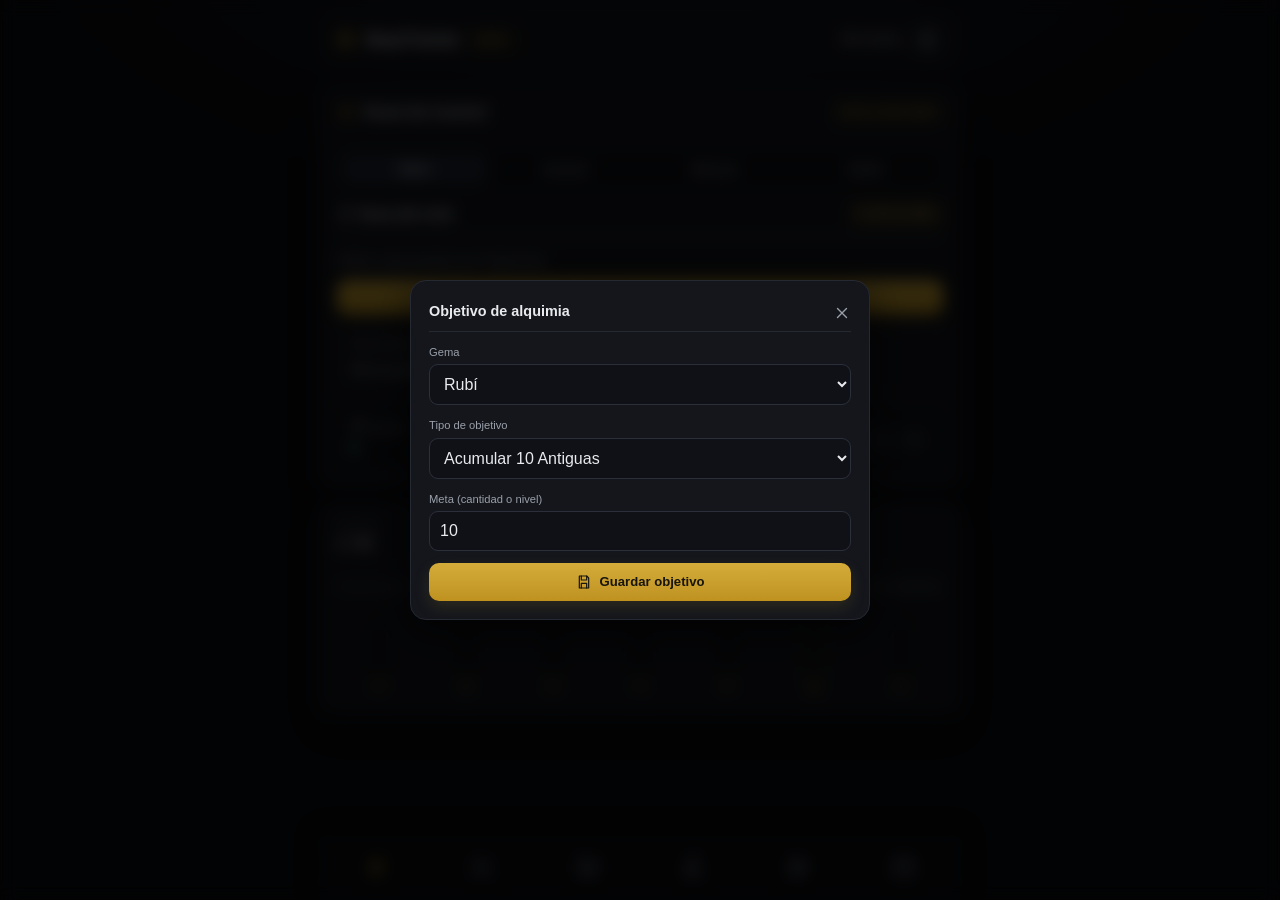
==== commit 6c4b4a69: "feat: alchemy goals, manual stone entry, farmer stopwatch and 18:00 game reset" ====
--- a/pwa/index.html
+++ b/pwa/index.html
@@ -52,7 +52,7 @@
       <div class="card">
         <div class="view-header-strip">
           <div class="view-headline"><span class="section-icon" data-icon="bolt"></span> Panel de Control</div>
-          <span class="brand-badge" id="dashCorsBadge">Hoy: 0/20 Cors</span>
+          <span class="brand-badge" id="dashCorsBadge">Ciclo: 0/20 Cors</span>
         </div>
 
         <!-- SELECTOR DE ZOOM CUÁDRUPLE -->
@@ -130,14 +130,20 @@
         <div class="view-header-strip">
           <div>
             <div class="view-headline"><span class="section-icon" data-icon="users"></span> 4 Fragmenteros</div>
-            <span class="view-subhead">20 Cors diarios (5 c/u)</span>
-          </div>
-          <!-- TEMPORIZADOR COMPACTO EMBEBIDO ARRIBA -->
-          <div class="timer-pill">
-            <span class="timer-digits-sm" id="sessionTimerDigits">12:00</span>
-            <button class="btn-mini done" id="btnTimerToggle" onclick="toggleSessionTimer()" title="Iniciar / Pausar" aria-label="Iniciar o pausar temporizador"><span data-icon="play"></span></button>
-            <button class="btn-mini" onclick="resetSessionTimer(12)" title="Reiniciar a 12m" aria-label="Reiniciar temporizador">
-              <svg viewBox="0 0 24 24" fill="none" stroke="currentColor" stroke-width="2" stroke-linecap="round" stroke-linejoin="round" aria-hidden="true"><path d="M3 12a9 9 0 1 0 3-6.7"></path><path d="M3 4v5h5"></path></svg>
+            <span class="view-subhead">20 Cors · reset 18:00</span>
+          </div>
+        </div>
+
+        <!-- CRONÓMETRO GENERAL -->
+        <div class="stopwatch-panel">
+          <div class="stopwatch-display" id="stopwatchDigits">00:00.0</div>
+          <div class="stopwatch-hint" id="stopwatchHint">Pulsa Iniciar y para con el fragmentero que termine.</div>
+          <div class="stopwatch-actions">
+            <button id="stopwatchStartBtn" class="btn-primary stopwatch-start" onclick="iniciarCronometroGeneral()">
+              <span data-icon="play"></span> Iniciar
+            </button>
+            <button class="btn-complete stopwatch-reset" onclick="resetCronometroGeneral()">
+              <span data-icon="refresh"></span> Reiniciar
             </button>
           </div>
         </div>
@@ -146,6 +152,10 @@
         <div id="farmersList">
           <!-- Renderizado por JS -->
         </div>
+      </div>
+
+      <div class="card farmers-stats-card">
+        <div id="farmersChart"></div>
       </div>
     </section>
 
@@ -169,7 +179,7 @@
               <strong id="activeGemaTitle" class="stock-title">Rubí</strong>
               <span id="activeGemaStat" class="stock-stat">Valor Ataque + Media</span>
             </div>
-            <span class="stock-hint">Stock actual</span>
+            <button class="btn-complete btn-register-stones" onclick="abrirModalRegistrarPiedras()"><span data-icon="plus"></span> Registrar</button>
           </div>
 
           <div class="stock-grid">
@@ -321,6 +331,7 @@
 
         <!-- SUB-PESTAÑA 1: PLAN MAESTRO 36 SEMANAS -->
         <div id="tabFinanzasPlan">
+          <div id="objetivoAlquimiaBox"></div>
           <div id="progresoPlanBox" style="margin-bottom: 10px;"></div>
 
           <!-- FILTRO RÁPIDO DE ETAPAS -->
@@ -343,14 +354,14 @@
           <!-- REINVERSIÓN EN RUBÍES ANTIGUOS DIRECTA -->
           <div class="arb-box">
             <div class="section-label-row">
-              <strong><span class="label-icon" data-icon="refresh"></span> Reinversión: Comprar Rubí Antiguo</strong>
+              <strong id="arbTitulo"><span class="label-icon" data-icon="refresh"></span> Reinversión</strong>
               <button class="btn-icon btn-icon-sm" onclick="abrirModalPrecioCompraRubi()" title="Ajustar precio" aria-label="Ajustar precio"><span data-icon="settings"></span></button>
             </div>
             <div id="panelArbitrajeRubi" class="arb-panel">
               <!-- Renderizado por JS -->
             </div>
-            <button class="btn-buy-rubi" onclick="comprarRubiAntiguoMercadoRapido()">
-              <span class="label-icon" data-icon="cart"></span> Comprar 1 Rubí (-<span id="lblPrecioCompraRubi">4.5W</span> → +1 a Rueda DSS)
+            <button id="arbBoton" class="btn-buy-rubi" onclick="comprarRubiAntiguoMercadoRapido()">
+              <span class="label-icon" data-icon="cart"></span> Comprar 1 Antigua
             </button>
           </div>
 
@@ -542,6 +553,103 @@
     </div>
   </div>
 
+  <!-- MODAL: REGISTRAR PIEDRAS MANUALMENTE -->
+  <div id="modalRegistrarPiedras" class="modal-overlay">
+    <div class="modal-card goal-modal">
+      <div class="modal-header">
+        <h3>Registrar piedras</h3>
+        <button class="modal-close" onclick="cerrarModal('modalRegistrarPiedras')" aria-label="Cerrar"><span data-icon="x"></span></button>
+      </div>
+
+      <div class="form-group">
+        <label for="regGema">Gema</label>
+        <select id="regGema"></select>
+      </div>
+
+      <div class="form-group">
+        <label for="regClase">Clase</label>
+        <select id="regClase">
+          <option value="stockAntiguas">Antiguas</option>
+          <option value="stockLegendarias">Legendarias</option>
+          <option value="stockMiticas">Míticas</option>
+        </select>
+      </div>
+
+      <div class="form-group">
+        <label for="regCantidad">Cantidad</label>
+        <input type="number" id="regCantidad" min="1" step="1" value="1">
+      </div>
+
+      <p class="manual-note">Entrada manual: la app no se conecta al juego. Registra las piedras que realmente tengas.</p>
+
+      <button class="btn-primary" onclick="guardarRegistroPiedras()">
+        <span data-icon="plus"></span> Registrar piedras
+      </button>
+    </div>
+  </div>
+
+  <!-- MODAL: DEFINIR OBJETIVO DE ALQUIMIA -->
+  <div id="modalObjetivoAlquimia" class="modal-overlay">
+    <div class="modal-card goal-modal">
+      <div class="modal-header">
+        <h3>Objetivo de alquimia</h3>
+        <button class="modal-close" onclick="cerrarModal('modalObjetivoAlquimia')" aria-label="Cerrar"><span data-icon="x"></span></button>
+      </div>
+
+      <div class="form-group">
+        <label for="objGema">Gema</label>
+        <select id="objGema"></select>
+      </div>
+
+      <div class="form-group">
+        <label for="objTipo">Tipo de objetivo</label>
+        <select id="objTipo" onchange="actualizarFormularioObjetivo()"></select>
+      </div>
+
+      <div class="form-group" id="objTituloGroup" style="display: none;">
+        <label for="objTitulo">Nombre personalizado</label>
+        <input type="text" id="objTitulo" placeholder="Ej: Conseguir Rubí Mítico +6">
+      </div>
+
+      <div class="form-group">
+        <label for="objMeta">Meta (cantidad o nivel)</label>
+        <input type="number" id="objMeta" min="1" step="1" value="10">
+      </div>
+
+      <button class="btn-primary" onclick="guardarObjetivoAlquimia()">
+        <span data-icon="save"></span> Guardar objetivo
+      </button>
+    </div>
+  </div>
+
+  <!-- MODAL: OBJETIVO COMPLETADO -->
+  <div id="modalObjetivoCompletado" class="modal-overlay">
+    <div class="modal-card goal-complete-modal">
+      <div class="modal-header">
+        <h3>Objetivo completado</h3>
+        <button class="modal-close" onclick="cerrarModal('modalObjetivoCompletado')" aria-label="Cerrar"><span data-icon="x"></span></button>
+      </div>
+
+      <div class="goal-complete-info">
+        <span class="goal-status done">Satisfecho</span>
+        <strong id="objetivoCompletadoTexto"></strong>
+        <p id="objetivoCompletadoSiguiente"></p>
+      </div>
+
+      <div class="goal-complete-actions">
+        <button class="btn-primary" onclick="completarObjetivo('siguiente')">
+          <span data-icon="chevronRight"></span> Siguiente objetivo
+        </button>
+        <button class="btn-complete" onclick="completarObjetivo('continuar')">
+          <span data-icon="play"></span> Continuar con este objetivo
+        </button>
+        <button class="btn-complete" onclick="completarObjetivo('cambiar')">
+          <span data-icon="edit"></span> Elegir otro objetivo
+        </button>
+      </div>
+    </div>
+  </div>
+
   <!-- MODAL: VENTA ALQUIMIA SECUNDARIA -->
   <div id="modalVentaAlquimia" class="modal-overlay">
     <div class="modal-card">
--- a/pwa/styles.css
+++ b/pwa/styles.css
@@ -1426,16 +1426,309 @@
 
 /* Granjeros */
 .farmer-row {
+  flex-direction: column;
+  align-items: stretch;
   padding: 10px 12px;
   margin-bottom: 8px;
+  gap: 8px;
   background: #0f1116;
   border-color: #222630;
   border-radius: 10px;
 }
 
+.farmer-row-main {
+  display: flex;
+  align-items: center;
+  justify-content: space-between;
+  gap: 10px;
+}
+
 .farmer-name {
+  flex: 1;
+  min-width: 0;
+  gap: 8px;
   font-size: 0.82rem;
   font-weight: 500;
+}
+
+.farmer-info {
+  display: flex;
+  flex-direction: column;
+  min-width: 0;
+}
+
+.farmer-name-text {
+  font-size: 0.78rem;
+  font-weight: 600;
+  color: var(--text-main);
+  white-space: nowrap;
+  overflow: hidden;
+  text-overflow: ellipsis;
+}
+
+.farmer-meta {
+  font-size: 0.6rem;
+  color: var(--text-dim);
+  white-space: nowrap;
+  overflow: hidden;
+  text-overflow: ellipsis;
+}
+
+.farmer-clock {
+  min-width: 54px;
+  text-align: right;
+  font-size: 0.7rem;
+  font-family: ui-monospace, SFMono-Regular, Consolas, monospace;
+  color: var(--text-muted);
+  flex-shrink: 0;
+}
+
+.farmer-row-actions {
+  display: grid;
+  grid-template-columns: 1fr 1fr;
+  gap: 6px;
+}
+
+.btn-stop-farmer {
+  width: 100%;
+  display: inline-flex;
+  align-items: center;
+  justify-content: center;
+  gap: 5px;
+  padding: 8px;
+  border: 1px solid #2b303b;
+  border-radius: 8px;
+  background: #171a21;
+  color: var(--text-muted);
+  font-family: inherit;
+  font-size: 0.68rem;
+  font-weight: 600;
+  cursor: pointer;
+  transition: background 0.15s ease, border-color 0.15s ease, color 0.15s ease;
+}
+
+.btn-stop-farmer svg {
+  width: 11px;
+  height: 11px;
+}
+
+.btn-stop-farmer.ready {
+  border-color: rgba(201, 162, 39, 0.35);
+  color: var(--gold);
+  background: rgba(201, 162, 39, 0.08);
+}
+
+.btn-stop-farmer:disabled {
+  opacity: 0.38;
+  cursor: not-allowed;
+}
+
+.btn-stop-farmer:active:not(:disabled) {
+  transform: scale(0.97);
+}
+
+.farmer-row-actions .btn-complete {
+  justify-content: center;
+  padding: 8px;
+  font-size: 0.68rem;
+}
+
+/* Cronómetro general */
+.stopwatch-panel {
+  background: #0f1116;
+  border: 1px solid #252932;
+  border-radius: 12px;
+  padding: 16px;
+  margin: 2px 0 14px;
+  text-align: center;
+}
+
+.stopwatch-display {
+  font-family: ui-monospace, SFMono-Regular, Consolas, monospace;
+  font-size: 2.15rem;
+  font-weight: 700;
+  line-height: 1;
+  letter-spacing: 0.03em;
+  color: var(--text-main);
+  font-variant-numeric: tabular-nums;
+}
+
+.stopwatch-display.running {
+  color: var(--gold);
+}
+
+.stopwatch-hint {
+  font-size: 0.66rem;
+  color: var(--text-muted);
+  line-height: 1.4;
+  margin-top: 8px;
+  min-height: 16px;
+}
+
+.stopwatch-actions {
+  display: flex;
+  gap: 8px;
+  margin-top: 12px;
+}
+
+.stopwatch-start {
+  flex: 1;
+  margin-top: 0;
+  padding: 10px;
+  font-size: 0.78rem;
+}
+
+.stopwatch-start:disabled {
+  opacity: 0.55;
+}
+
+.stopwatch-reset {
+  padding: 10px 12px;
+  font-size: 0.7rem;
+}
+
+.farmer-row .btn-complete {
+  padding: 7px 10px;
+  font-size: 0.68rem;
+  white-space: nowrap;
+}
+
+.farmers-stats-card {
+  padding: 14px 16px;
+}
+
+.farmer-bars {
+  display: flex;
+  flex-direction: column;
+  gap: 10px;
+  margin-top: 10px;
+}
+
+.farmer-bar-row {
+  display: grid;
+  grid-template-columns: 88px 1fr 54px;
+  align-items: center;
+  gap: 8px;
+}
+
+.fb-name {
+  font-size: 0.68rem;
+  color: var(--text-muted);
+  white-space: nowrap;
+  overflow: hidden;
+  text-overflow: ellipsis;
+}
+
+.fb-track {
+  height: 6px;
+  border-radius: 4px;
+  background: #23262e;
+  overflow: hidden;
+}
+
+.fb-fill {
+  height: 100%;
+  border-radius: 4px;
+  background: linear-gradient(90deg, #b08c22, #d9b44a);
+  transition: width 0.35s ease;
+}
+
+.fb-fill.fast {
+  background: linear-gradient(90deg, #2f8f68, #68d6a5);
+}
+
+.fb-fill.slow {
+  background: linear-gradient(90deg, #9c3f38, #e05a4f);
+}
+
+.fb-time {
+  font-size: 0.64rem;
+  color: var(--text-muted);
+  font-family: ui-monospace, SFMono-Regular, Consolas, monospace;
+  text-align: right;
+}
+
+.farmer-chart-foot {
+  display: flex;
+  justify-content: space-between;
+  gap: 8px;
+  flex-wrap: wrap;
+  margin-top: 10px;
+  padding-top: 8px;
+  border-top: 1px solid #20242d;
+  font-size: 0.64rem;
+  color: var(--text-dim);
+}
+
+.farmer-chart-foot strong {
+  color: var(--text-main);
+  font-weight: 600;
+}
+
+.chart-head-right {
+  display: flex;
+  align-items: center;
+  gap: 6px;
+}
+
+.chart-reset {
+  background: none;
+  border: none;
+  color: var(--text-dim);
+  cursor: pointer;
+  padding: 2px;
+  display: flex;
+  align-items: center;
+}
+
+.chart-reset svg {
+  width: 13px;
+  height: 13px;
+}
+
+.chart-reset:active {
+  color: var(--gold);
+}
+
+.active-timer-pill {
+  gap: 8px;
+  padding: 5px 8px;
+  max-width: 52%;
+}
+
+.active-farmer-label {
+  max-width: 90px;
+  font-size: 0.6rem;
+  color: var(--text-muted);
+  white-space: nowrap;
+  overflow: hidden;
+  text-overflow: ellipsis;
+}
+
+.active-timer-pill .timer-digits-sm {
+  min-width: 42px;
+  font-size: 0.85rem;
+}
+
+@media (max-width: 380px) {
+  .farmer-bar-row {
+    grid-template-columns: 76px 1fr 52px;
+  }
+
+  .farmer-row-actions .btn-complete,
+  .btn-stop-farmer {
+    padding: 7px 6px;
+    font-size: 0.64rem;
+  }
+
+  .farmer-clock {
+    min-width: 48px;
+    font-size: 0.64rem;
+  }
+
+  .stopwatch-display {
+    font-size: 1.95rem;
+  }
 }
 
 /* Almacén DSS */
@@ -1523,6 +1816,24 @@
   white-space: nowrap;
 }
 
+.btn-register-stones {
+  padding: 6px 10px;
+  font-size: 0.68rem;
+  white-space: nowrap;
+}
+
+.btn-register-stones svg {
+  width: 12px;
+  height: 12px;
+}
+
+.manual-note {
+  font-size: 0.66rem;
+  color: var(--text-dim);
+  line-height: 1.45;
+  margin: -2px 0 12px;
+}
+
 .stock-grid {
   display: grid;
   grid-template-columns: repeat(3, 1fr);
@@ -1852,6 +2163,197 @@
 
 .plan-progress .progress-track {
   margin-bottom: 0;
+}
+
+/* Objetivo de alquimia actual */
+.current-goal-card {
+  background: #0f1116;
+  border: 1px solid #252932;
+  border-radius: 12px;
+  padding: 14px;
+  margin-bottom: 14px;
+}
+
+.current-goal-card.empty {
+  border-style: dashed;
+}
+
+.current-goal-head {
+  display: flex;
+  justify-content: space-between;
+  align-items: center;
+  gap: 8px;
+  margin-bottom: 10px;
+}
+
+.current-goal-kicker {
+  font-size: 0.6rem;
+  letter-spacing: 0.08em;
+  text-transform: uppercase;
+  color: var(--text-dim);
+}
+
+.goal-status {
+  font-size: 0.58rem;
+  font-weight: 600;
+  letter-spacing: 0.04em;
+  text-transform: uppercase;
+  padding: 2px 6px;
+  border-radius: 5px;
+  color: var(--gold);
+  background: rgba(201, 162, 39, 0.08);
+  border: 1px solid rgba(201, 162, 39, 0.22);
+}
+
+.goal-status.done {
+  color: #6fd3a8;
+  background: rgba(63, 178, 127, 0.1);
+  border-color: rgba(63, 178, 127, 0.28);
+}
+
+.goal-status.muted {
+  color: var(--text-dim);
+  background: transparent;
+  border-color: #252932;
+}
+
+.current-goal-main {
+  display: flex;
+  align-items: flex-start;
+  gap: 10px;
+}
+
+.current-goal-gem {
+  width: 36px;
+  height: 36px;
+  display: flex;
+  align-items: center;
+  justify-content: center;
+  flex-shrink: 0;
+  background: #14161c;
+  border: 1px solid #222630;
+  border-radius: 9px;
+}
+
+.current-goal-gem .gem-svg {
+  width: 18px;
+  height: 18px;
+}
+
+.current-goal-title {
+  font-size: 0.86rem;
+  font-weight: 700;
+  color: var(--text-main);
+  line-height: 1.3;
+}
+
+.current-goal-desc {
+  font-size: 0.7rem;
+  color: var(--text-muted);
+  margin-top: 3px;
+  line-height: 1.4;
+}
+
+.current-goal-progress {
+  display: flex;
+  align-items: center;
+  gap: 10px;
+  margin-top: 12px;
+}
+
+.current-goal-progress .progress-track {
+  flex: 1;
+  margin: 0;
+}
+
+.current-goal-progress span {
+  font-size: 0.66rem;
+  color: var(--text-muted);
+  min-width: 50px;
+  text-align: right;
+  white-space: nowrap;
+}
+
+.current-goal-manual {
+  margin-top: 12px;
+  font-size: 0.68rem;
+  color: var(--text-dim);
+}
+
+.current-goal-actions {
+  display: flex;
+  gap: 8px;
+  margin-top: 12px;
+}
+
+.current-goal-actions > * {
+  flex: 1;
+  justify-content: center;
+  padding: 9px;
+  font-size: 0.72rem;
+}
+
+.goal-define-btn {
+  margin-top: 12px;
+  padding: 10px;
+  font-size: 0.78rem;
+}
+
+.goal-last {
+  font-size: 0.64rem;
+  color: var(--text-dim);
+  margin-top: 10px;
+  padding-top: 8px;
+  border-top: 1px solid #20242d;
+}
+
+.goal-modal .form-group {
+  margin-bottom: 12px;
+}
+
+.goal-modal input,
+.goal-modal select {
+  width: 100%;
+  min-width: 0;
+}
+
+.goal-modal .form-group label {
+  display: block;
+  font-size: 0.7rem;
+  color: var(--text-muted);
+  margin-bottom: 4px;
+}
+
+.goal-complete-info {
+  display: flex;
+  flex-direction: column;
+  align-items: flex-start;
+  gap: 6px;
+  margin-bottom: 16px;
+}
+
+.goal-complete-info strong {
+  font-size: 0.9rem;
+  color: var(--text-main);
+}
+
+.goal-complete-info p {
+  font-size: 0.72rem;
+  color: var(--text-muted);
+  line-height: 1.4;
+}
+
+.goal-complete-actions {
+  display: flex;
+  flex-direction: column;
+  gap: 8px;
+}
+
+.goal-complete-actions > * {
+  width: 100%;
+  justify-content: center;
+  padding: 10px;
+  font-size: 0.76rem;
 }
 
 .objective-list {
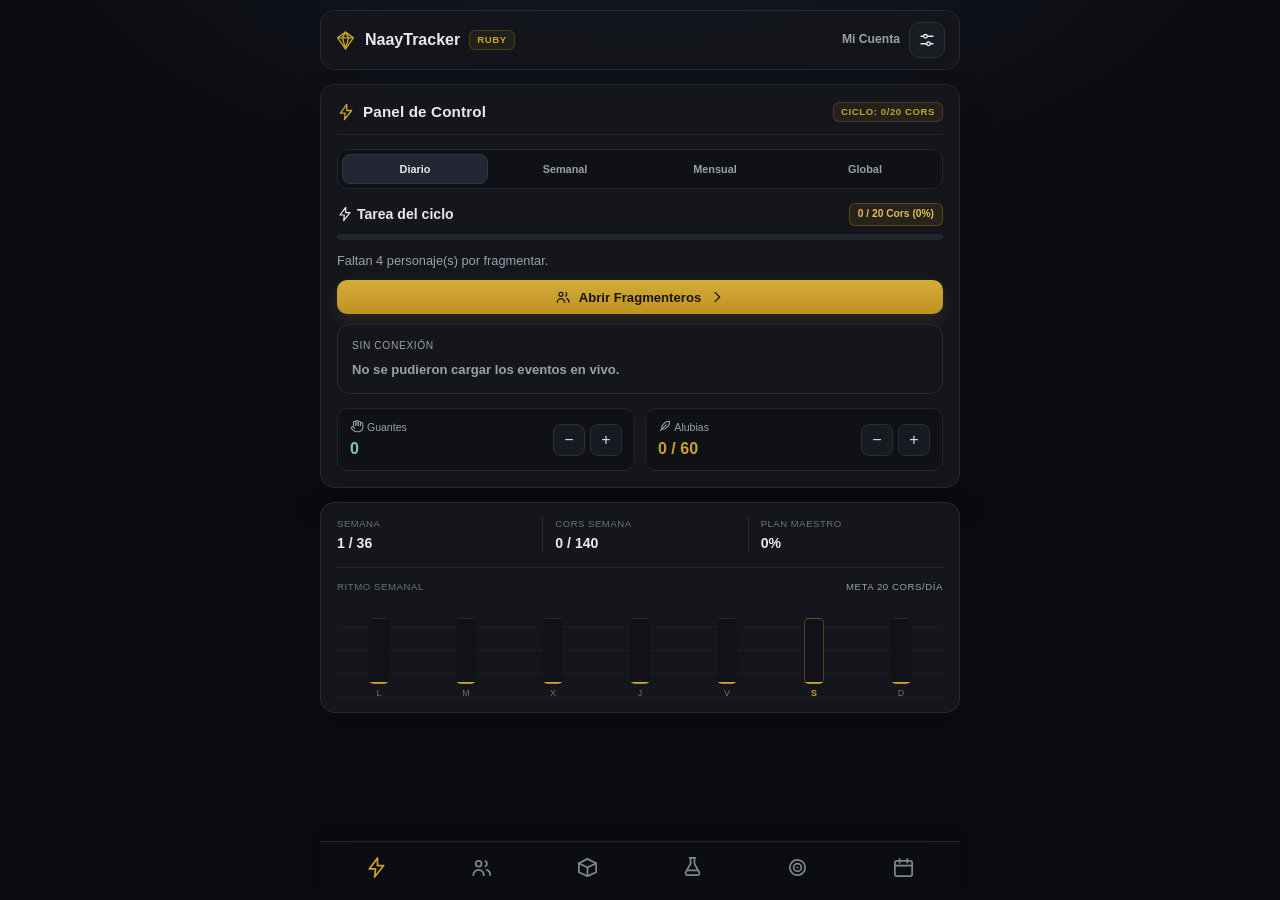
==== commit 4485951e: "fix: secure state handling, simplify alchemy goal and fix sync code generation" ====
--- a/pwa/index.html
+++ b/pwa/index.html
@@ -521,6 +521,20 @@
         <span data-icon="save"></span> Guardar Cambios
       </button>
 
+      <div class="sync-box">
+        <div class="form-group">
+          <label for="syncCode">Sincronización entre dispositivos</label>
+          <input type="text" id="syncCode" maxlength="20" autocomplete="off" autocapitalize="characters" spellcheck="false" placeholder="Código de 12 caracteres">
+        </div>
+        <div class="sync-actions">
+          <button class="btn-complete" onclick="generarCodigoSync()">Generar</button>
+          <button class="btn-complete" onclick="copiarCodigoSync()"><span data-icon="copy"></span> Copiar</button>
+          <button class="btn-primary" onclick="conectarSync()">Conectar</button>
+        </div>
+        <div id="syncStatus" class="sync-status">Sin conectar.</div>
+        <button id="syncDisconnect" class="sync-disconnect" onclick="desconectarSync()" style="display: none;">Desconectar</button>
+      </div>
+
       <details class="settings-backup">
         <summary><span class="label-icon" data-icon="box"></span> Respaldo & PWA (100% offline)</summary>
         <div class="settings-actions">
@@ -588,40 +602,6 @@
     </div>
   </div>
 
-  <!-- MODAL: DEFINIR OBJETIVO DE ALQUIMIA -->
-  <div id="modalObjetivoAlquimia" class="modal-overlay">
-    <div class="modal-card goal-modal">
-      <div class="modal-header">
-        <h3>Objetivo de alquimia</h3>
-        <button class="modal-close" onclick="cerrarModal('modalObjetivoAlquimia')" aria-label="Cerrar"><span data-icon="x"></span></button>
-      </div>
-
-      <div class="form-group">
-        <label for="objGema">Gema</label>
-        <select id="objGema"></select>
-      </div>
-
-      <div class="form-group">
-        <label for="objTipo">Tipo de objetivo</label>
-        <select id="objTipo" onchange="actualizarFormularioObjetivo()"></select>
-      </div>
-
-      <div class="form-group" id="objTituloGroup" style="display: none;">
-        <label for="objTitulo">Nombre personalizado</label>
-        <input type="text" id="objTitulo" placeholder="Ej: Conseguir Rubí Mítico +6">
-      </div>
-
-      <div class="form-group">
-        <label for="objMeta">Meta (cantidad o nivel)</label>
-        <input type="number" id="objMeta" min="1" step="1" value="10">
-      </div>
-
-      <button class="btn-primary" onclick="guardarObjetivoAlquimia()">
-        <span data-icon="save"></span> Guardar objetivo
-      </button>
-    </div>
-  </div>
-
   <!-- MODAL: OBJETIVO COMPLETADO -->
   <div id="modalObjetivoCompletado" class="modal-overlay">
     <div class="modal-card goal-complete-modal">
@@ -637,14 +617,11 @@
       </div>
 
       <div class="goal-complete-actions">
-        <button class="btn-primary" onclick="completarObjetivo('siguiente')">
-          <span data-icon="chevronRight"></span> Siguiente objetivo
+        <button class="btn-primary" onclick="completarObjetivo('nueva')">
+          <span data-icon="refresh"></span> Comenzar nueva alquimia
         </button>
         <button class="btn-complete" onclick="completarObjetivo('continuar')">
           <span data-icon="play"></span> Continuar con este objetivo
-        </button>
-        <button class="btn-complete" onclick="completarObjetivo('cambiar')">
-          <span data-icon="edit"></span> Elegir otro objetivo
         </button>
       </div>
     </div>
@@ -707,6 +684,8 @@
     </div>
   </div>
 
+  <script src="./supabase-config.js"></script>
+  <script src="./sync.js"></script>
   <script src="./app.js"></script>
 </body>
 </html>
--- a/pwa/styles.css
+++ b/pwa/styles.css
@@ -2254,6 +2254,23 @@
   line-height: 1.4;
 }
 
+.goal-meta-row {
+  display: flex;
+  justify-content: space-between;
+  align-items: center;
+  gap: 10px;
+  margin-top: 12px;
+  padding-top: 10px;
+  border-top: 1px solid #20242d;
+  font-size: 0.7rem;
+  color: var(--text-muted);
+}
+
+.goal-meta-row strong {
+  color: var(--text-main);
+  font-weight: 600;
+}
+
 .current-goal-progress {
   display: flex;
   align-items: center;
@@ -2795,6 +2812,59 @@
   font-size: 0.8rem;
 }
 
+.sync-box {
+  background: #0f1116;
+  border: 1px solid #222630;
+  border-radius: 12px;
+  padding: 12px;
+  margin: 4px 0 14px;
+}
+
+.sync-box .form-group {
+  margin-bottom: 8px;
+}
+
+.sync-actions {
+  display: grid;
+  grid-template-columns: repeat(3, 1fr);
+  gap: 6px;
+}
+
+.sync-actions > * {
+  width: 100%;
+  justify-content: center;
+  margin: 0;
+  padding: 8px;
+  font-size: 0.68rem;
+}
+
+.sync-status {
+  font-size: 0.66rem;
+  color: var(--text-muted);
+  line-height: 1.45;
+  margin-top: 8px;
+}
+
+.sync-status.ok {
+  color: #6fd3a8;
+}
+
+.sync-status.error {
+  color: #f08a81;
+}
+
+.sync-disconnect {
+  background: none;
+  border: none;
+  color: var(--text-dim);
+  font-family: inherit;
+  font-size: 0.62rem;
+  text-decoration: underline;
+  padding: 0;
+  margin-top: 6px;
+  cursor: pointer;
+}
+
 .settings-backup {
   border-top: 1px solid var(--border-card);
   padding-top: 4px;
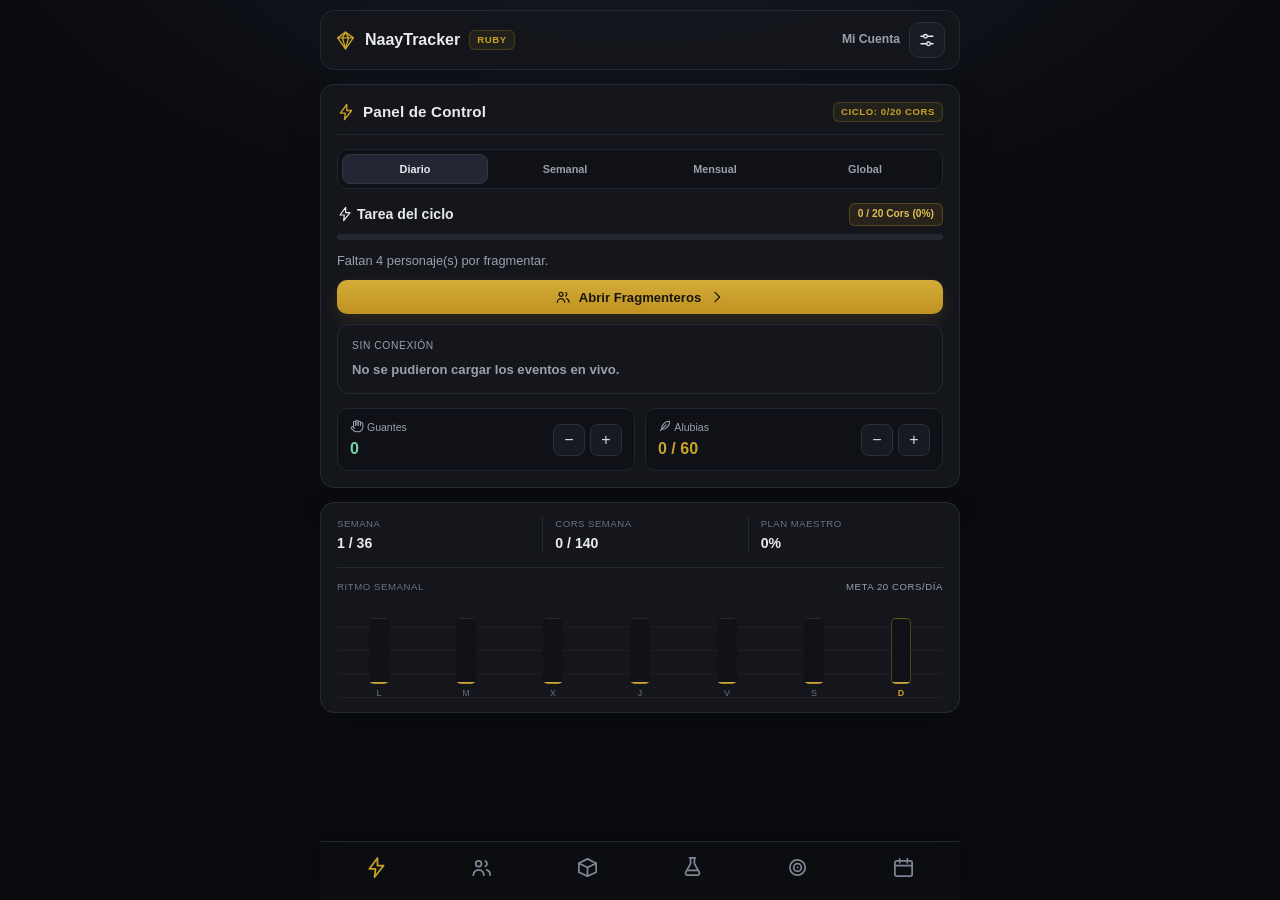
==== commit cf5a1eec: "fix(cycle): use Europe/Madrid server date for daily game cycle" ====
--- a/pwa/index.html
+++ b/pwa/index.html
@@ -130,14 +130,14 @@
         <div class="view-header-strip">
           <div>
             <div class="view-headline"><span class="section-icon" data-icon="users"></span> 4 Fragmenteros</div>
-            <span class="view-subhead">20 Cors · reset 18:00</span>
+            <span class="view-subhead">20 Cors · reset del servidor</span>
           </div>
         </div>
 
         <!-- CRONÓMETRO GENERAL -->
         <div class="stopwatch-panel">
           <div class="stopwatch-display" id="stopwatchDigits">00:00.0</div>
-          <div class="stopwatch-hint" id="stopwatchHint">Pulsa Iniciar y para con el fragmentero que termine.</div>
+          <div class="stopwatch-hint" id="stopwatchHint">Pulsa Iniciar y luego Completar en el fragmentero que termine.</div>
           <div class="stopwatch-actions">
             <button id="stopwatchStartBtn" class="btn-primary stopwatch-start" onclick="iniciarCronometroGeneral()">
               <span data-icon="play"></span> Iniciar
--- a/pwa/styles.css
+++ b/pwa/styles.css
@@ -1426,27 +1426,19 @@
 
 /* Granjeros */
 .farmer-row {
-  flex-direction: column;
-  align-items: stretch;
-  padding: 10px 12px;
-  margin-bottom: 8px;
-  gap: 8px;
+  align-items: center;
+  padding: 8px 10px;
+  margin-bottom: 6px;
+  gap: 7px;
   background: #0f1116;
   border-color: #222630;
   border-radius: 10px;
 }
 
-.farmer-row-main {
-  display: flex;
-  align-items: center;
-  justify-content: space-between;
-  gap: 10px;
-}
-
 .farmer-name {
   flex: 1;
   min-width: 0;
-  gap: 8px;
+  gap: 7px;
   font-size: 0.82rem;
   font-weight: 500;
 }
@@ -1475,62 +1467,24 @@
 }
 
 .farmer-clock {
-  min-width: 54px;
+  min-width: 50px;
   text-align: right;
-  font-size: 0.7rem;
+  font-size: 0.68rem;
   font-family: ui-monospace, SFMono-Regular, Consolas, monospace;
   color: var(--text-muted);
   flex-shrink: 0;
 }
 
-.farmer-row-actions {
-  display: grid;
-  grid-template-columns: 1fr 1fr;
-  gap: 6px;
-}
-
-.btn-stop-farmer {
-  width: 100%;
-  display: inline-flex;
-  align-items: center;
-  justify-content: center;
-  gap: 5px;
-  padding: 8px;
-  border: 1px solid #2b303b;
-  border-radius: 8px;
-  background: #171a21;
-  color: var(--text-muted);
-  font-family: inherit;
+.farmer-complete-btn {
+  padding: 8px 9px;
   font-size: 0.68rem;
-  font-weight: 600;
-  cursor: pointer;
-  transition: background 0.15s ease, border-color 0.15s ease, color 0.15s ease;
-}
-
-.btn-stop-farmer svg {
+  white-space: nowrap;
+  flex-shrink: 0;
+}
+
+.farmer-complete-btn .btn-svg {
   width: 11px;
   height: 11px;
-}
-
-.btn-stop-farmer.ready {
-  border-color: rgba(201, 162, 39, 0.35);
-  color: var(--gold);
-  background: rgba(201, 162, 39, 0.08);
-}
-
-.btn-stop-farmer:disabled {
-  opacity: 0.38;
-  cursor: not-allowed;
-}
-
-.btn-stop-farmer:active:not(:disabled) {
-  transform: scale(0.97);
-}
-
-.farmer-row-actions .btn-complete {
-  justify-content: center;
-  padding: 8px;
-  font-size: 0.68rem;
 }
 
 /* Cronómetro general */
@@ -1538,14 +1492,14 @@
   background: #0f1116;
   border: 1px solid #252932;
   border-radius: 12px;
-  padding: 16px;
-  margin: 2px 0 14px;
+  padding: 13px 14px;
+  margin: 2px 0 12px;
   text-align: center;
 }
 
 .stopwatch-display {
   font-family: ui-monospace, SFMono-Regular, Consolas, monospace;
-  font-size: 2.15rem;
+  font-size: 1.95rem;
   font-weight: 700;
   line-height: 1;
   letter-spacing: 0.03em;
@@ -1568,7 +1522,7 @@
 .stopwatch-actions {
   display: flex;
   gap: 8px;
-  margin-top: 12px;
+  margin-top: 9px;
 }
 
 .stopwatch-start {
@@ -1595,6 +1549,75 @@
 
 .farmers-stats-card {
   padding: 14px 16px;
+}
+
+.record-panel {
+  display: flex;
+  align-items: center;
+  gap: 10px;
+  background: #0f1116;
+  border: 1px solid rgba(201, 162, 39, 0.2);
+  border-radius: 10px;
+  padding: 10px 12px;
+  margin-bottom: 12px;
+}
+
+.record-panel.empty {
+  border-color: #252932;
+}
+
+.record-icon {
+  display: inline-flex;
+  color: var(--gold);
+  flex-shrink: 0;
+}
+
+.record-svg {
+  width: 20px;
+  height: 20px;
+}
+
+.record-info {
+  display: flex;
+  flex-direction: column;
+  gap: 1px;
+  min-width: 0;
+}
+
+.record-label {
+  font-size: 0.58rem;
+  letter-spacing: 0.06em;
+  text-transform: uppercase;
+  color: var(--text-dim);
+}
+
+.record-time {
+  font-size: 1rem;
+  font-weight: 700;
+  color: var(--gold);
+  font-family: ui-monospace, SFMono-Regular, Consolas, monospace;
+}
+
+.record-meta {
+  font-size: 0.62rem;
+  color: var(--text-muted);
+  white-space: nowrap;
+  overflow: hidden;
+  text-overflow: ellipsis;
+}
+
+.record-badge {
+  margin-left: auto;
+  flex-shrink: 0;
+  font-size: 0.56rem;
+  font-weight: 600;
+  letter-spacing: 0.05em;
+  text-transform: uppercase;
+  color: var(--gold);
+  background: rgba(201, 162, 39, 0.08);
+  border: 1px solid rgba(201, 162, 39, 0.22);
+  border-radius: 5px;
+  padding: 2px 6px;
 }
 
 .farmer-bars {
@@ -1660,6 +1683,55 @@
   color: var(--text-dim);
 }
 
+.trend-head {
+  margin-top: 14px;
+  padding-top: 12px;
+  border-top: 1px solid #20242d;
+}
+
+.trend-bars {
+  display: flex;
+  align-items: flex-end;
+  gap: 5px;
+  height: 78px;
+  padding: 0 2px;
+  background-image: linear-gradient(to top, rgba(255, 255, 255, 0.04) 1px, transparent 1px);
+  background-size: 100% 25%;
+  background-position: bottom;
+}
+
+.trend-col {
+  flex: 1;
+  min-width: 0;
+  height: 100%;
+  display: flex;
+  flex-direction: column;
+  align-items: center;
+  justify-content: flex-end;
+  gap: 3px;
+}
+
+.trend-bar {
+  width: 100%;
+  max-width: 18px;
+  min-height: 3px;
+  border-radius: 3px 3px 0 0;
+}
+
+.trend-label {
+  height: 8px;
+  line-height: 8px;
+  font-size: 0.48rem;
+  color: var(--text-dim);
+}
+
+.trend-note {
+  margin-top: 6px;
+  font-size: 0.58rem;
+  color: var(--text-dim);
+  text-align: right;
+}
+
 .farmer-chart-foot strong {
   color: var(--text-main);
   font-weight: 600;
@@ -1715,10 +1787,9 @@
     grid-template-columns: 76px 1fr 52px;
   }
 
-  .farmer-row-actions .btn-complete,
-  .btn-stop-farmer {
-    padding: 7px 6px;
-    font-size: 0.64rem;
+  .farmer-complete-btn {
+    padding: 8px 6px;
+    font-size: 0.66rem;
   }
 
   .farmer-clock {
@@ -2271,6 +2342,22 @@
   font-weight: 600;
 }
 
+.goal-lock-hint {
+  margin-top: 10px;
+  font-size: 0.66rem;
+  color: var(--text-dim);
+  line-height: 1.4;
+}
+
+.goal-lock-hint.ready {
+  color: #6fd3a8;
+}
+
+.current-goal-actions .btn-complete:disabled {
+  opacity: 0.35;
+  cursor: not-allowed;
+}
+
 .current-goal-progress {
   display: flex;
   align-items: center;
@@ -2392,6 +2479,20 @@
 
 .objective-row.done {
   opacity: 0.62;
+}
+
+.objective-row.current {
+  border-color: rgba(201, 162, 39, 0.35);
+  background: rgba(201, 162, 39, 0.035);
+}
+
+.objective-row.locked {
+  opacity: 0.45;
+}
+
+.objective-row.locked .objective-main,
+.objective-check:disabled {
+  cursor: not-allowed;
 }
 
 .objective-main {
@@ -2449,6 +2550,18 @@
   background: rgba(93, 173, 226, 0.08);
   color: var(--blue);
   border: 1px solid rgba(93, 173, 226, 0.2);
+}
+
+.objective-tag.active {
+  background: rgba(201, 162, 39, 0.1);
+  color: var(--gold);
+  border: 1px solid rgba(201, 162, 39, 0.26);
+}
+
+.objective-tag.locked {
+  background: rgba(255, 255, 255, 0.03);
+  color: var(--text-dim);
+  border: 1px solid #252932;
 }
 
 .objective-delete {
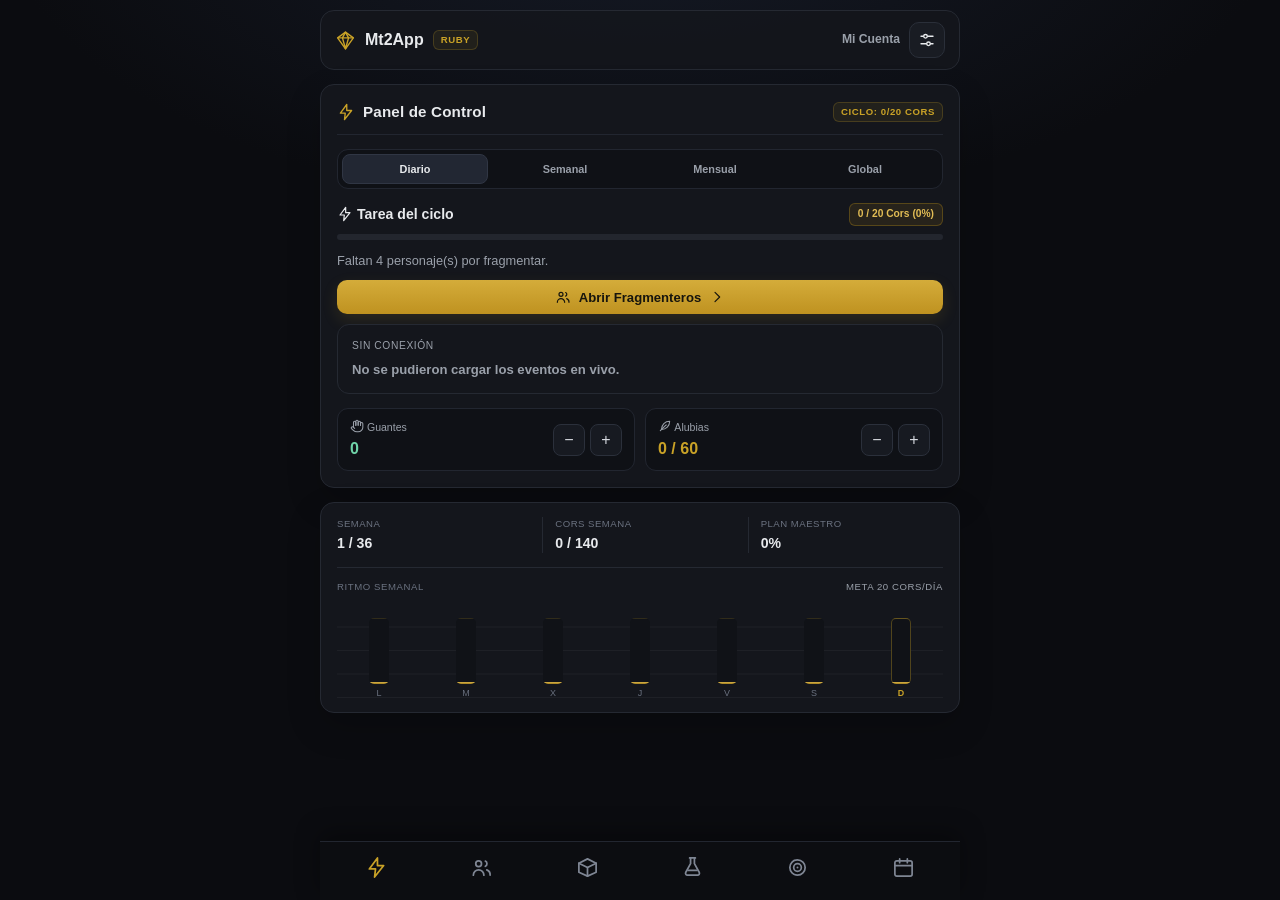
==== commit b85466fc: "refactor: rename app to Mt2App and refine plan stages 4-5" ====
--- a/pwa/index.html
+++ b/pwa/index.html
@@ -3,13 +3,13 @@
 <head>
   <meta charset="UTF-8">
   <meta name="viewport" content="width=device-width, initial-scale=1.0, maximum-scale=1.0, user-scalable=no, viewport-fit=cover">
-  <title>NaayTracker — Metin2 Companion</title>
+  <title>Mt2App — Metin2 Companion</title>
   <meta name="google" content="notranslate">
   <link rel="manifest" href="./manifest.json">
   <link rel="stylesheet" href="./styles.css">
   <meta name="theme-color" content="#0a0b12">
   <meta name="apple-mobile-web-app-capable" content="yes">
-  <meta name="apple-mobile-web-app-title" content="NaayTracker">
+  <meta name="apple-mobile-web-app-title" content="Mt2App">
   <meta name="apple-mobile-web-app-status-bar-style" content="black-translucent">
   <meta name="format-detection" content="telephone=no">
   <link rel="apple-touch-icon" href="./icon-192.png">
@@ -29,7 +29,7 @@
             <path d="M3 9h18M8.5 9 12 21.5 15.5 9M8.5 9 12 2.5 15.5 9"></path>
           </svg>
         </span>
-        <span class="brand-name">NaayTracker</span>
+        <span class="brand-name">Mt2App</span>
         <span class="brand-badge" id="headerServer">Ruby</span>
       </div>
       <div class="header-actions">
@@ -602,6 +602,29 @@
     </div>
   </div>
 
+  <!-- MODAL: CARTA ESPECIAL 22 DE JUNIO -->
+  <div id="modalCartaYatsubi" class="modal-overlay">
+    <div class="modal-card letter-modal">
+      <button class="modal-close letter-close" onclick="cerrarModal('modalCartaYatsubi')" aria-label="Cerrar"><span data-icon="x"></span></button>
+
+      <div class="letter-kicker">22 de junio · Un mensaje para ella</div>
+      <h3 class="letter-title">Un secreto detrás de Mt2App</h3>
+
+      <div class="letter-body">
+        <p>Si estás leyendo esto, es porque hoy completaste tu Alquimia Excelente. Y hoy, 22 de junio, quiero contarte el secreto que llevo escondido en cada línea de esta app.</p>
+        <p>Mt2App lo hice para mi esposa. Ella entró a Metin2 por mi insistencia, porque yo quería compartir con ella el mundo que tanto amaba. Su primer personaje fue Yatsubi. La vi llorar cuando la hackearon, reír cuando subió su primer arma a +9 y la miré cada día como nunca nadie lo hizo. La acompañé en cada paso. O al menos lo intenté, porque no siempre supe decirle todo lo que significaba para mí.</p>
+        <p>Si esta app sigue viva después de tantos años, es porque ella le dio sentido. Este logro también lleva un pedacito de Yatsubi, de nuestras risas y de las noches que pasamos frente a la pantalla. Y detrás de cada línea hay un esposo que, después de todos estos años, la sigue eligiendo sin dudar.</p>
+        <p>Gracias por llegar hasta aquí. Y gracias a ella, por haberme dejado entrar a su mundo.</p>
+      </div>
+
+      <div class="letter-signature">Con todo mi amor,<br><span>su esposo.</span></div>
+
+      <button class="btn-primary letter-continue" onclick="continuarDesdeCartaYatsubi()">
+        Continuar
+      </button>
+    </div>
+  </div>
+
   <!-- MODAL: OBJETIVO COMPLETADO -->
   <div id="modalObjetivoCompletado" class="modal-overlay">
     <div class="modal-card goal-complete-modal">
@@ -610,9 +633,9 @@
         <button class="modal-close" onclick="cerrarModal('modalObjetivoCompletado')" aria-label="Cerrar"><span data-icon="x"></span></button>
       </div>
 
+      <div id="surpriseBox"></div>
+
       <div class="goal-complete-info">
-        <span class="goal-status done">Satisfecho</span>
-        <strong id="objetivoCompletadoTexto"></strong>
         <p id="objetivoCompletadoSiguiente"></p>
       </div>
 
--- a/pwa/styles.css
+++ b/pwa/styles.css
@@ -1,4 +1,4 @@
-/* NaayTracker — Estilos Oficiales Metin2 Dark UI (Mobile-First Minimalist & Full Responsive) */
+/* Mt2App — Estilos Oficiales Metin2 Dark UI (Mobile-First Minimalist & Full Responsive) */
 :root {
   --bg-main: #0a0b12;
   --bg-card: #121422;
@@ -2428,12 +2428,223 @@
   margin-bottom: 4px;
 }
 
+.surprise-hero {
+  position: relative;
+  overflow: hidden;
+  padding: 16px 14px 14px;
+  margin-bottom: 14px;
+  text-align: center;
+  background:
+    radial-gradient(circle at 50% 0%, rgba(201, 162, 39, 0.13), transparent 70%),
+    #0f1116;
+  border: 1px solid rgba(201, 162, 39, 0.28);
+  border-radius: 12px;
+  animation: surprisePop 0.35s ease-out;
+}
+
+@keyframes surprisePop {
+  from {
+    opacity: 0;
+    transform: scale(0.97);
+  }
+
+  to {
+    opacity: 1;
+    transform: scale(1);
+  }
+}
+
+.surprise-confetti {
+  position: absolute;
+  inset: 0;
+  overflow: hidden;
+  pointer-events: none;
+}
+
+.surprise-confetti span {
+  position: absolute;
+  top: -10px;
+  left: var(--x);
+  width: 5px;
+  height: 9px;
+  border-radius: 1px;
+  background: var(--color);
+  opacity: 0;
+  animation: confettiFall 1.8s ease-out forwards;
+  animation-delay: var(--delay);
+  transform: rotate(var(--rotate));
+}
+
+@keyframes confettiFall {
+  0% {
+    opacity: 0;
+    transform: translateY(-10px) rotate(0);
+  }
+
+  12% {
+    opacity: 1;
+  }
+
+  100% {
+    opacity: 0;
+    transform: translateY(190px) rotate(520deg);
+  }
+}
+
+.surprise-icon {
+  display: inline-flex;
+  color: var(--gold);
+}
+
+.surprise-award {
+  width: 30px;
+  height: 30px;
+}
+
+.surprise-kicker {
+  margin-top: 4px;
+  font-size: 0.56rem;
+  font-weight: 600;
+  letter-spacing: 0.12em;
+  text-transform: uppercase;
+  color: var(--gold);
+}
+
+.surprise-title {
+  margin-top: 3px;
+  font-size: 1.15rem;
+  font-weight: 700;
+  color: var(--text-main);
+}
+
+.surprise-message {
+  margin-top: 8px;
+  font-size: 0.8rem;
+  line-height: 1.55;
+  color: var(--text-muted);
+}
+
+.surprise-meta {
+  margin-top: 10px;
+  padding-top: 8px;
+  border-top: 1px solid #20242d;
+  font-size: 0.6rem;
+  letter-spacing: 0.04em;
+  color: var(--text-dim);
+}
+
+.letter-modal {
+  position: relative;
+  max-width: 480px;
+  max-height: calc(100dvh - 24px);
+  overflow-y: auto;
+  padding: 22px 20px 18px;
+  background:
+    radial-gradient(circle at 50% 0%, rgba(201, 162, 39, 0.09), transparent 72%),
+    #14161c;
+  border-color: rgba(201, 162, 39, 0.24);
+}
+
+.letter-close {
+  position: absolute;
+  top: 10px;
+  right: 10px;
+}
+
+.letter-kicker {
+  padding-right: 24px;
+  font-size: 0.56rem;
+  font-weight: 600;
+  letter-spacing: 0.12em;
+  text-transform: uppercase;
+  text-align: center;
+  color: var(--gold);
+}
+
+.letter-title {
+  margin: 7px 0 16px;
+  font-family: Georgia, "Times New Roman", serif;
+  font-size: 1.25rem;
+  font-weight: 600;
+  line-height: 1.25;
+  text-align: center;
+  color: var(--text-main);
+}
+
+.letter-body {
+  font-family: Georgia, "Times New Roman", serif;
+  font-size: 0.84rem;
+  line-height: 1.72;
+  color: #d8dbe2;
+}
+
+.letter-body p {
+  margin-bottom: 11px;
+  animation: letterIn 0.7s ease both;
+}
+
+.letter-body p:nth-child(2) {
+  animation-delay: 0.12s;
+}
+
+.letter-body p:nth-child(3) {
+  animation-delay: 0.24s;
+}
+
+.letter-body p:nth-child(4) {
+  animation-delay: 0.36s;
+}
+
+@keyframes letterIn {
+  from {
+    opacity: 0;
+    transform: translateY(6px);
+  }
+
+  to {
+    opacity: 1;
+    transform: translateY(0);
+  }
+}
+
+.letter-signature {
+  margin-top: 16px;
+  font-family: Georgia, "Times New Roman", serif;
+  font-size: 0.88rem;
+  line-height: 1.5;
+  text-align: right;
+  color: var(--gold);
+}
+
+.letter-signature span {
+  font-style: italic;
+}
+
+.letter-continue {
+  margin-top: 16px;
+}
+
+@media (prefers-reduced-motion: reduce) {
+  .letter-body p {
+    animation: none;
+  }
+
+  .surprise-hero {
+    animation: none;
+  }
+
+  .surprise-confetti {
+    display: none;
+  }
+}
+
 .goal-complete-info {
   display: flex;
   flex-direction: column;
   align-items: flex-start;
   gap: 6px;
-  margin-bottom: 16px;
+  margin-bottom: 14px;
+  padding: 0 2px;
 }
 
 .goal-complete-info strong {
